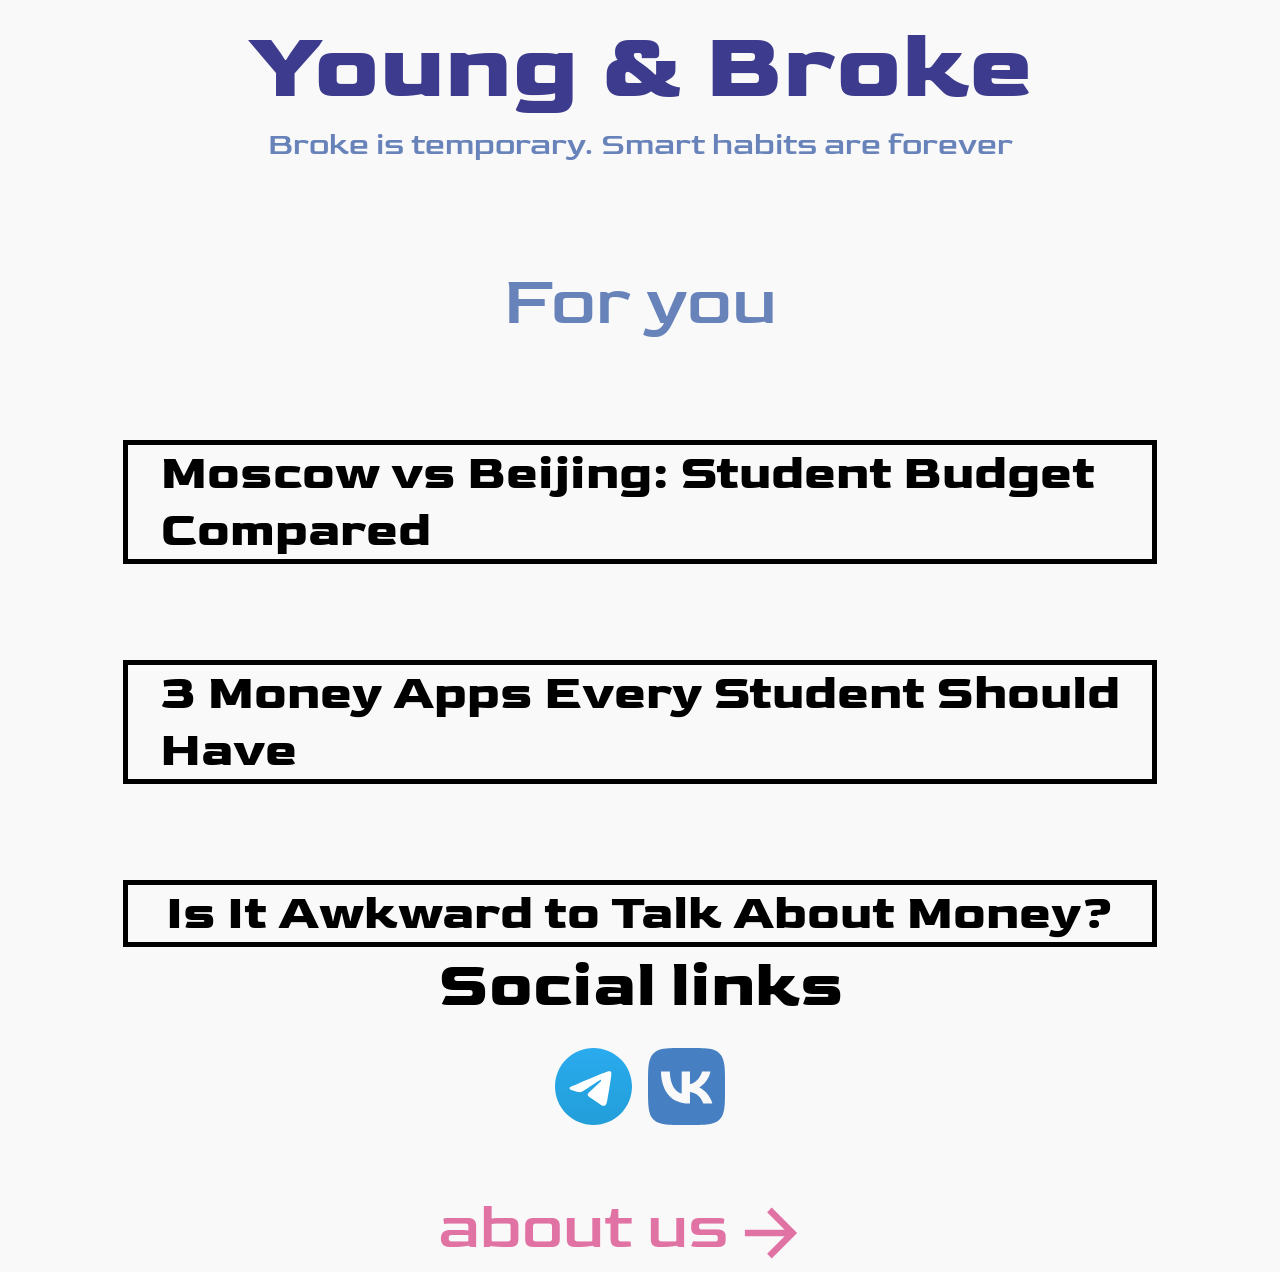
==== index.html @ 75069f52 "first commit" ====
<!DOCTYPE html>
<html lang="en">
<head>
    <meta charset="UTF-8">
    <title>Young & Broke</title>
    <link rel="stylesheet" href="style.css">
    <link rel="preconnect" href="https://fonts.googleapis.com">
    <link rel="preconnect" href="https://fonts.gstatic.com" crossorigin>
    <link href="https://fonts.googleapis.com/css2?family=Goldman:wght@400;700&display=swap" rel="stylesheet">
    <script src="./index.js" defer></script>

</head>
<body>
  <div class="first-page">
    <header>
      <h1>Young & Broke</h1>
    </header>
    <div class="cite">
      <p>Broke is temporary. Smart habits are forever</p>
      <p>For you</p>
    </div>


    <div class="block block-1">
      <h1>Moscow vs Beijing: Student Budget Compared</h1>
    </div>
    <div class="block block-2">
      <h1>3 Money Apps Every Student Should Have</h1>
    </div>
    <div class="block block-3">
      <h1>Is It Awkward to Talk About Money?</h1>
    </div>


        <div class="about-us">
            <div class="social-links">
                <h1>Social links</h1>
                <div class="tg-vk">
                    <svg width="77" height="77" viewBox="0 0 77 77" fill="none" xmlns="http://www.w3.org/2000/svg">
                        <path d="M38.5 0C28.2915 0 18.492 4.05874 11.2793 11.2763C4.05918 18.4967 0.00206606 28.289 0 38.5C0 48.7067 4.06055 58.5062 11.2793 65.7237C18.492 72.9413 28.2915 77 38.5 77C48.7085 77 58.508 72.9413 65.7207 65.7237C72.9395 58.5062 77 48.7067 77 38.5C77 28.2933 72.9395 18.4938 65.7207 11.2763C58.508 4.05874 48.7085 0 38.5 0Z" fill="url(#paint0_linear_25007_33)"/>
                        <path d="M17.4274 38.0934C28.6526 33.2039 36.136 29.9803 39.8778 28.4227C50.5735 23.9753 52.7933 23.2029 54.2431 23.1767C54.5619 23.1716 55.2717 23.2504 55.7349 23.6249C56.1199 23.9407 56.2282 24.3678 56.2824 24.6677C56.3305 24.9673 56.3967 25.6501 56.3425 26.1831C55.765 32.2709 53.2565 47.044 51.9812 53.8627C51.4458 56.7478 50.381 57.7152 49.3524 57.8096C47.1146 58.0153 45.4182 56.3322 43.2525 54.9131C39.8657 52.6915 37.9528 51.3091 34.6622 49.1417C30.8603 46.6368 33.3267 45.2598 35.4924 43.01C36.0578 42.421 45.9114 33.4608 46.0979 32.648C46.122 32.5464 46.146 32.1674 45.9175 31.9677C45.6949 31.7674 45.364 31.8359 45.1234 31.8901C44.7805 31.9671 39.3724 35.5452 28.8812 42.6238C27.3472 43.6789 25.9576 44.1932 24.7064 44.1662C23.3348 44.1367 20.6879 43.3889 18.7208 42.7501C16.3146 41.9662 14.3956 41.5518 14.564 40.2205C14.6482 39.5275 15.6047 38.8183 17.4274 38.0934Z" fill="white"/>
                        <defs>
                            <linearGradient id="paint0_linear_25007_33" x1="38.5" y1="0" x2="38.5" y2="77" gradientUnits="userSpaceOnUse">
                                <stop stop-color="#2AABEE"/>
                                <stop offset="1" stop-color="#229ED9"/>
                            </linearGradient>
                        </defs>
                    </svg>
                    <svg width="77" height="77" viewBox="0 0 77 77" fill="none" xmlns="http://www.w3.org/2000/svg">
                        <path d="M30.4439 0.009625L32.7827 0H44.2172L46.5593 0.009625L49.4917 0.0417083L50.881 0.0641667L52.222 0.0994583L53.515 0.144375L54.7598 0.195708L55.9597 0.263083L57.1147 0.343292L58.2216 0.439542L59.29 0.545417C64.8725 1.17425 68.7 2.52175 71.5875 5.40925C74.475 8.29675 75.8225 12.1211 76.4514 17.7068L76.5605 18.7752L76.6535 19.8852L76.7337 21.0402L76.7979 22.237L76.8781 24.1235L76.9166 25.4389L76.9583 27.505L76.9872 30.4407L77 33.5848L76.9968 44.214L76.9872 46.5561L76.9551 49.4885L76.9326 50.8777L76.8973 52.2188L76.8524 53.5118L76.8011 54.7566L76.7337 55.9565L76.6535 57.1115L76.5572 58.2184L76.4514 59.2868C75.8225 64.8693 74.475 68.6968 71.5875 71.5843C68.7 74.4718 64.8757 75.8193 59.29 76.4482L58.2216 76.5572L57.1115 76.6503L55.9565 76.7305L54.7598 76.7947L52.8733 76.8749L51.5579 76.9134L49.4917 76.9551L46.5561 76.984L43.412 76.9968L32.7827 76.9936L30.4407 76.984L27.5083 76.9519L26.119 76.9294L24.778 76.8941L23.485 76.8492L22.2402 76.7979L21.0402 76.7305L19.8853 76.6503L18.7784 76.554L17.71 76.4482C12.1275 75.8193 8.29996 74.4718 5.41246 71.5843C2.52496 68.6968 1.17746 64.8725 0.548625 59.2868L0.439542 58.2184L0.3465 57.1083L0.266292 55.9533L0.202125 54.7566L0.121917 52.8701L0.0834167 51.5547L0.0417083 49.4885L0.0128333 46.5529L0 43.4087L0.00320833 32.7795L0.0128333 30.4375L0.0449167 27.505L0.067375 26.1158L0.102667 24.7747L0.147583 23.4818L0.198917 22.237L0.266292 21.037L0.3465 19.882L0.44275 18.7752L0.548625 17.7068C1.17746 12.1243 2.52496 8.29675 5.41246 5.40925C8.29996 2.52175 12.1243 1.17425 17.71 0.545417L18.7784 0.436333L19.8885 0.343292L21.0435 0.263083L22.2402 0.198917L24.1267 0.118708L25.4421 0.0802083L27.5083 0.0385L30.4439 0.009625ZM21.7846 23.4176H12.9938C13.4108 43.4376 23.4208 55.4689 40.9704 55.4689H41.965V44.0151C48.4138 44.6568 53.2904 49.373 55.2475 55.4689H64.3592C61.8567 46.3572 55.2796 41.3201 51.1729 39.3951C55.2796 37.021 61.0546 31.246 62.4342 23.4176H54.1567C52.36 29.7701 47.0342 35.5451 41.965 36.0905V23.4176H33.6875V45.6193C28.5542 44.336 22.0733 38.1118 21.7846 23.4176Z" fill="#4680C2"/>
                    </svg>
                </div>
            </div>
            <a href="./about.html" class="about-us">about us
                <svg width="56" height="56" viewBox="0 0 56 56" fill="none" xmlns="http://www.w3.org/2000/svg">
                    <path d="M37.7348 25.6667L25.2188 13.1507L28.5182 9.85132L46.6668 28L28.5182 46.1486L25.2188 42.8493L37.7348 30.3333H9.3335V25.6667H37.7348Z" fill="#e072a4"/>
                </svg>
            </a>
    </div>
  </div>





</body>
</html>
---- style.css ----
@import "colors.css";

body, html, h1, h2, h3, h4, h5, h6, p, blockquote, pre {
    margin: 0;
    padding: 0;
    box-sizing: border-box;
    font-family: "Goldman", sans-serif;
    font-style: normal;
}
body {
    width: 100vw;
    height: 100vh;
    background: var(--background);
    position: relative;
}
@keyframes wave {
    from {
        transform: scale(1)
    }
    to {
        transform: scale(1.1)
    }
}

.first-page {
    position: absolute;
    top: 0;
    left: 0;
    height: 100%;
    display: flex;
    flex-direction: column;
    align-items: center;
    justify-content: start;

    header {
        width: 90%;

        h1 {
            text-align: center;
            margin-top: .6rem;
            font-size: 6rem;
            color: var(--text-color);
        }
    }
    .cite {
        width: 80%;
        text-align: center;

        p {
            font-size: 2rem;
            color: var(--blue-acent);
        }
        p:nth-child(2) {
            margin-top: 6rem;
            font-size: 4.35rem;
            color: var(--blue-acent);
            opacity: 1;
        }
    }

    .block {
        width: 80%;
        margin-top: 2rem;
        height: 200px;
        border: 5px solid black;
        display: flex;
        flex-direction: column;
        align-items: center;
        justify-content: center;


        h1 {
            padding-inline: 2rem;
            font-size: 3rem;
        }
    }
    .block:not(:first-child) {
        margin-top: 6rem
    }
    .block-1 {
        animation: wave .4s ease-in-out;
        animation-iteration-count: 2;
        animation-direction: alternate;
    }
    .block-2 {
        animation: wave .6s ease-in-out;
        animation-iteration-count: 2;
        animation-direction: alternate;
    }
    .block-3 {
        animation: wave .8s ease-in-out;
        animation-iteration-count: 2;
        animation-direction: alternate;
    }

    .about-us {

        margin-top: auto;
        margin-bottom: 3rem;

        .social-links {
            margin-bottom: 4rem;
            text-align: center;
            font-size: 2rem;

            .tg-vk {
                margin-top: 1.5rem;
                display: flex;
                justify-content: center;
                align-items: center;
                gap: 1rem;
            }
        }

        a {
            font-size: 4rem;
            color: var(--pink-acent);
            text-decoration: none;

            svg {
                transform: translateY(10px);
                scale: 1.4;
            }
        }
    }



}
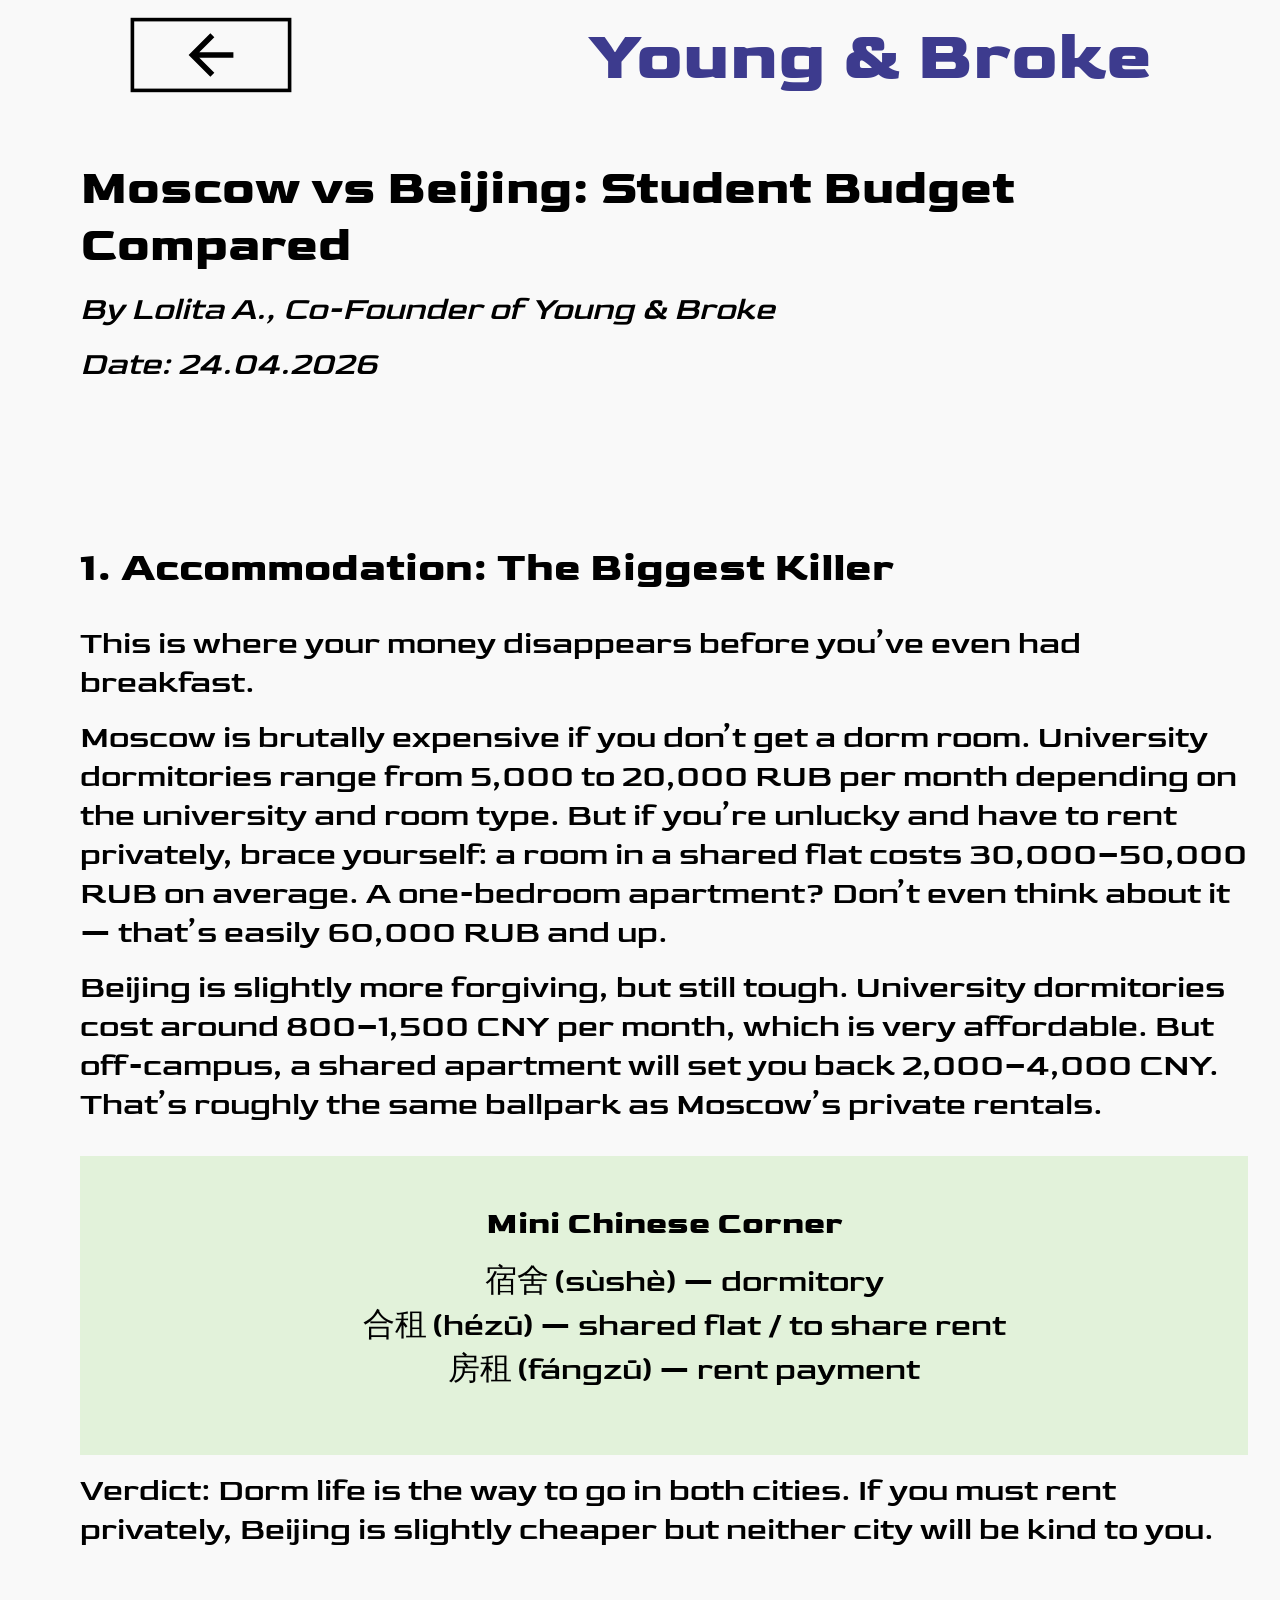
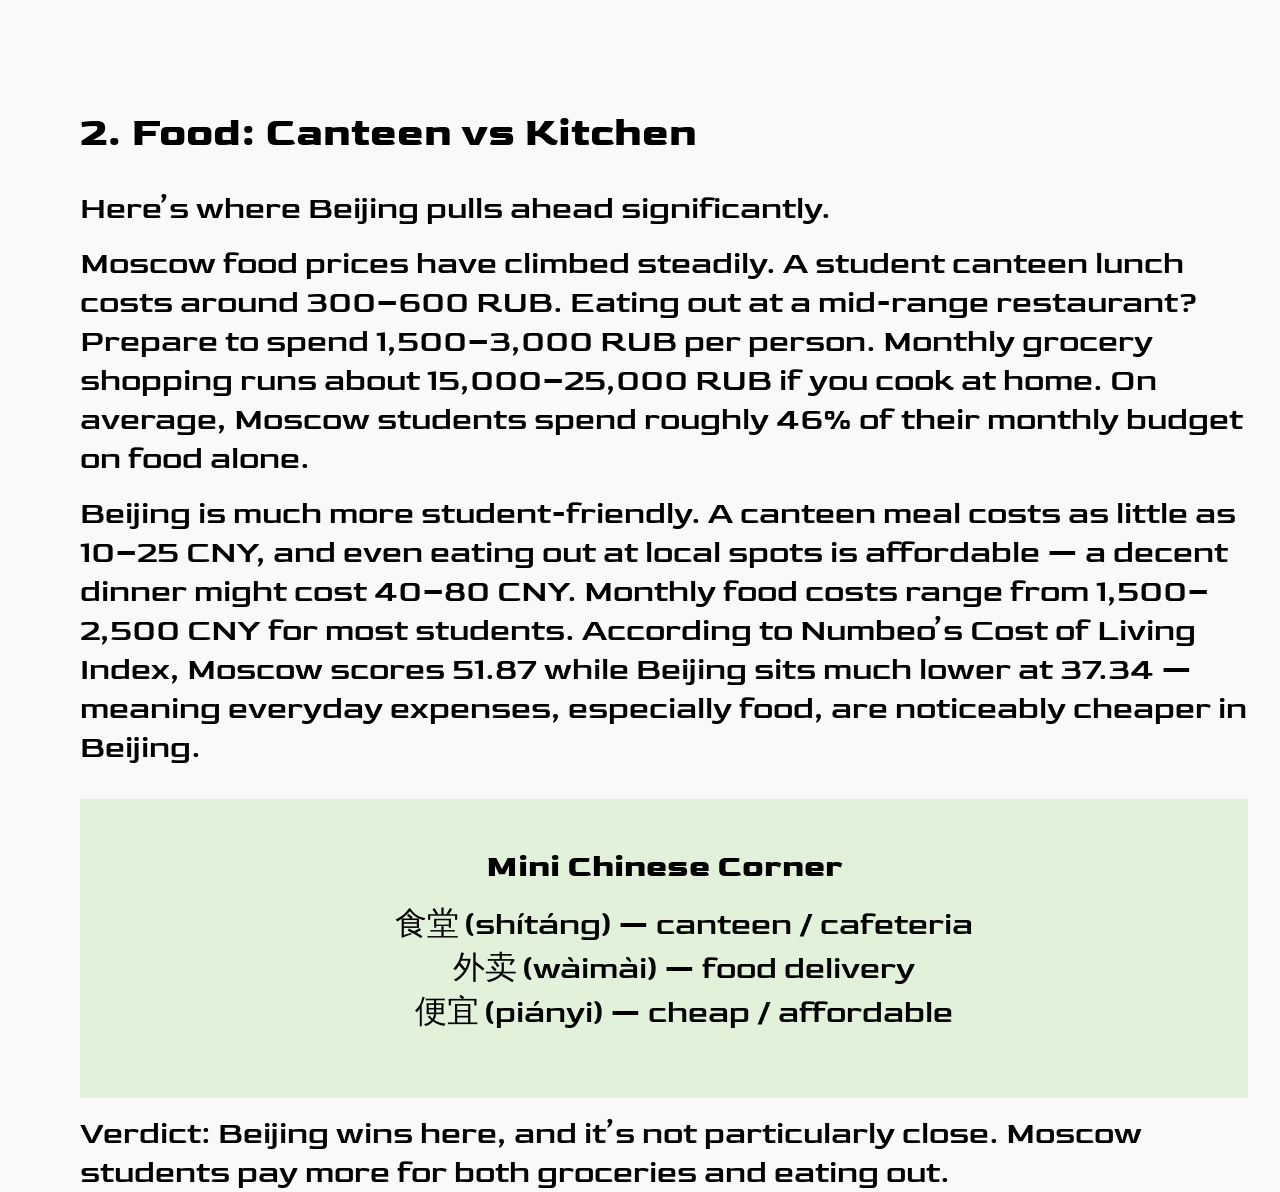
==== commit 11210ab0: "first block not finished need table and about us" ====
--- a/index.html
+++ b/index.html
@@ -11,28 +11,32 @@
 
 </head>
 <body>
+<header>
+    <svg id="back-btn" class="back-btn" width="56" height="56" viewBox="0 0 56 56" fill="none" xmlns="http://www.w3.org/2000/svg">
+        <path d="M37.7348 25.6667L25.2188 13.1507L28.5182 9.85132L46.6668 28L28.5182 46.1486L25.2188 42.8493L37.7348 30.3333H9.3335V25.6667H37.7348Z" fill="black"/>
+    </svg>
+
+    <h1 id="yab" class="">Young & Broke</h1>
+</header>
   <div class="first-page">
-    <header>
-      <h1>Young & Broke</h1>
-    </header>
-    <div class="cite">
+    <div class="cite" id="cite">
       <p>Broke is temporary. Smart habits are forever</p>
       <p>For you</p>
     </div>
 
 
-    <div class="block block-1">
+    <div class="block block-1" id="block-1">
       <h1>Moscow vs Beijing: Student Budget Compared</h1>
     </div>
-    <div class="block block-2">
+    <div class="block block-2" id="block-2">
       <h1>3 Money Apps Every Student Should Have</h1>
     </div>
-    <div class="block block-3">
+    <div class="block block-3" id="block-3">
       <h1>Is It Awkward to Talk About Money?</h1>
     </div>
 
 
-        <div class="about-us">
+        <div class="about-us" id="about-us">
             <div class="social-links">
                 <h1>Social links</h1>
                 <div class="tg-vk">
@@ -59,6 +63,48 @@
     </div>
   </div>
 
+    <div class="first-block">
+        <h1 class="main-title">Moscow vs Beijing: Student Budget Compared</h1>
+        <i class="author">By Lolita A., Co-Founder of Young & Broke</i>
+        <i class="date">Date: 24.04.2026</i>
+
+
+        <div class="text-block">
+            <h2 class="main-title">1. Accommodation: The Biggest Killer</h2>
+            <p class="main-text">This is where your money disappears before you’ve even had breakfast.</p>
+            <p class="main-text">Moscow is brutally expensive if you don’t get a dorm room. University dormitories range from 5,000 to 20,000 RUB per month depending on the university and room type. But if you’re unlucky and have to rent privately, brace yourself: a room in a shared flat costs 30,000–50,000 RUB on average. A one-bedroom apartment? Don’t even think about it — that’s easily 60,000 RUB and up.</p>
+            <p class="main-text">Beijing is slightly more forgiving, but still tough. University dormitories cost around 800–1,500 CNY per month, which is very affordable. But off-campus, a shared apartment will set you back 2,000–4,000 CNY. That’s roughly the same ballpark as Moscow’s private rentals.</p>
+
+            <div class="footnote">
+                <h3 class="footnote-title">Mini Chinese Corner</h3>
+                <ul class="footnote-list">
+                    <li class="footnote-item">宿舍 (sùshè) — dormitory</li>
+                    <li class="footnote-item">合租 (hézū) — shared flat / to share rent</li>
+                    <li class="footnote-item">房租 (fángzū) — rent payment</li>
+                </ul>
+            </div>
+            <p class="main-text">Verdict: Dorm life is the way to go in both cities. If you must rent privately, Beijing is slightly cheaper but neither city will be kind to you.</p>
+
+        </div>
+
+        <div class="text-block">
+            <h2 class="main-title">2. Food: Canteen vs Kitchen</h2>
+            <p class="main-text">Here’s where Beijing pulls ahead significantly.</p>
+            <p class="main-text">Moscow food prices have climbed steadily. A student canteen lunch costs around 300–600 RUB. Eating out at a mid-range restaurant? Prepare to spend 1,500–3,000 RUB per person. Monthly grocery shopping runs about 15,000–25,000 RUB if you cook at home. On average, Moscow students spend roughly 46% of their monthly budget on food alone.</p>
+            <p class="main-text">Beijing is much more student-friendly. A canteen meal costs as little as 10–25 CNY, and even eating out at local spots is affordable — a decent dinner might cost 40–80 CNY. Monthly food costs range from 1,500–2,500 CNY for most students. According to Numbeo’s Cost of Living Index, Moscow scores 51.87 while Beijing sits much lower at 37.34 — meaning everyday expenses, especially food, are noticeably cheaper in Beijing.</p>
+            <div class="footnote">
+                <h3 class="footnote-title">Mini Chinese Corner</h3>
+                <ul class="footnote-list">
+                    <li class="footnote-item">食堂 (shítáng) — canteen / cafeteria</li>
+                    <li class="footnote-item">外卖 (wàimài) — food delivery</li>
+                    <li class="footnote-item">便宜 (piányi) — cheap / affordable</li>
+                </ul>
+            </div>
+            <p class="main-text">Verdict: Beijing wins here, and it’s not particularly close. Moscow students pay more for both groceries and eating out.</p>
+        </div>
+    </div>
+
+
 
 
 
--- a/style.css
+++ b/style.css
@@ -12,6 +12,10 @@
     height: 100vh;
     background: var(--background);
     position: relative;
+    display: flex;
+    flex-direction: column;
+    align-items: center;
+    justify-content: center;
 }
 @keyframes wave {
     from {
@@ -22,7 +26,44 @@
     }
 }
 
+header {
+    width: 90%;
+    position: absolute;
+    top: 0;
+
+    .back-btn{
+        display: none;
+    }
+
+    .back-btn.active {
+        transform: rotate(180deg) scale(1.2);
+        display: block;
+        position: absolute;
+        top: 1.5rem;
+        left: 5rem;
+        width: 8rem;
+        border: 3px solid black;
+        transition: .1s;
+    }
+
+    h1 {
+        text-align: center;
+        margin-top: .4rem;
+        font-size: 6rem;
+        color: var(--text-color);
+        transition: .1s ease;
+
+        &.active {
+            margin-top: 1rem;
+            font-size: 4.3rem;
+            text-align: end;
+            margin-right: 4rem;
+        }
+    }
+}
+
 .first-page {
+
     position: absolute;
     top: 0;
     left: 0;
@@ -31,20 +72,15 @@
     flex-direction: column;
     align-items: center;
     justify-content: start;
-
-    header {
-        width: 90%;
-
-        h1 {
-            text-align: center;
-            margin-top: .6rem;
-            font-size: 6rem;
-            color: var(--text-color);
-        }
-    }
+        display: none;
     .cite {
         width: 80%;
+        margin-top: 7rem;
         text-align: center;
+
+        &.active {
+            display: none;
+        }
 
         p {
             font-size: 2rem;
@@ -98,6 +134,10 @@
         margin-top: auto;
         margin-bottom: 3rem;
 
+        &.active {
+            display: none;
+        }
+
         .social-links {
             margin-bottom: 4rem;
             text-align: center;
@@ -124,6 +164,61 @@
         }
     }
 
-
-
-}
+}
+
+.first-block {
+    position: absolute;
+    top: 0;
+    left: 0;
+
+    .main-title {
+        margin-top: 10rem;
+        margin-left: 5rem;
+        font-size: 3rem;
+    }
+    .author, .date {
+        display: block;
+        margin-top: 1rem;
+        margin-left: 5rem;
+        margin-right: 1rem;
+        font-size: 2rem;
+    }
+    .text-block {
+        margin-top: 4rem;
+        margin-right: 1rem;
+        .main-title {
+            font-size: 2.5rem;
+            margin-right: 1rem;
+        }
+        .main-text {
+            margin-top: 1rem;
+            margin-left: 5rem;
+            font-size: 2rem;
+            margin-right: 1rem;
+        }
+        .main-text:first-of-type {
+            margin-top: 2rem;
+        }
+        .footnote {
+            margin-top: 2rem;
+            margin-left: 5rem;
+            padding: 3rem 4rem;
+            margin-right: 1rem;
+            background: rgba(176, 226, 152, 0.32);
+
+
+            .footnote-title {
+                font-size: 2rem;
+                text-align: center;
+            }
+            .footnote-list {
+
+                .footnote-item {
+                    font-size: 2rem;
+                    list-style: none;
+                    text-align: center;
+                }
+            }
+        }
+    }
+}
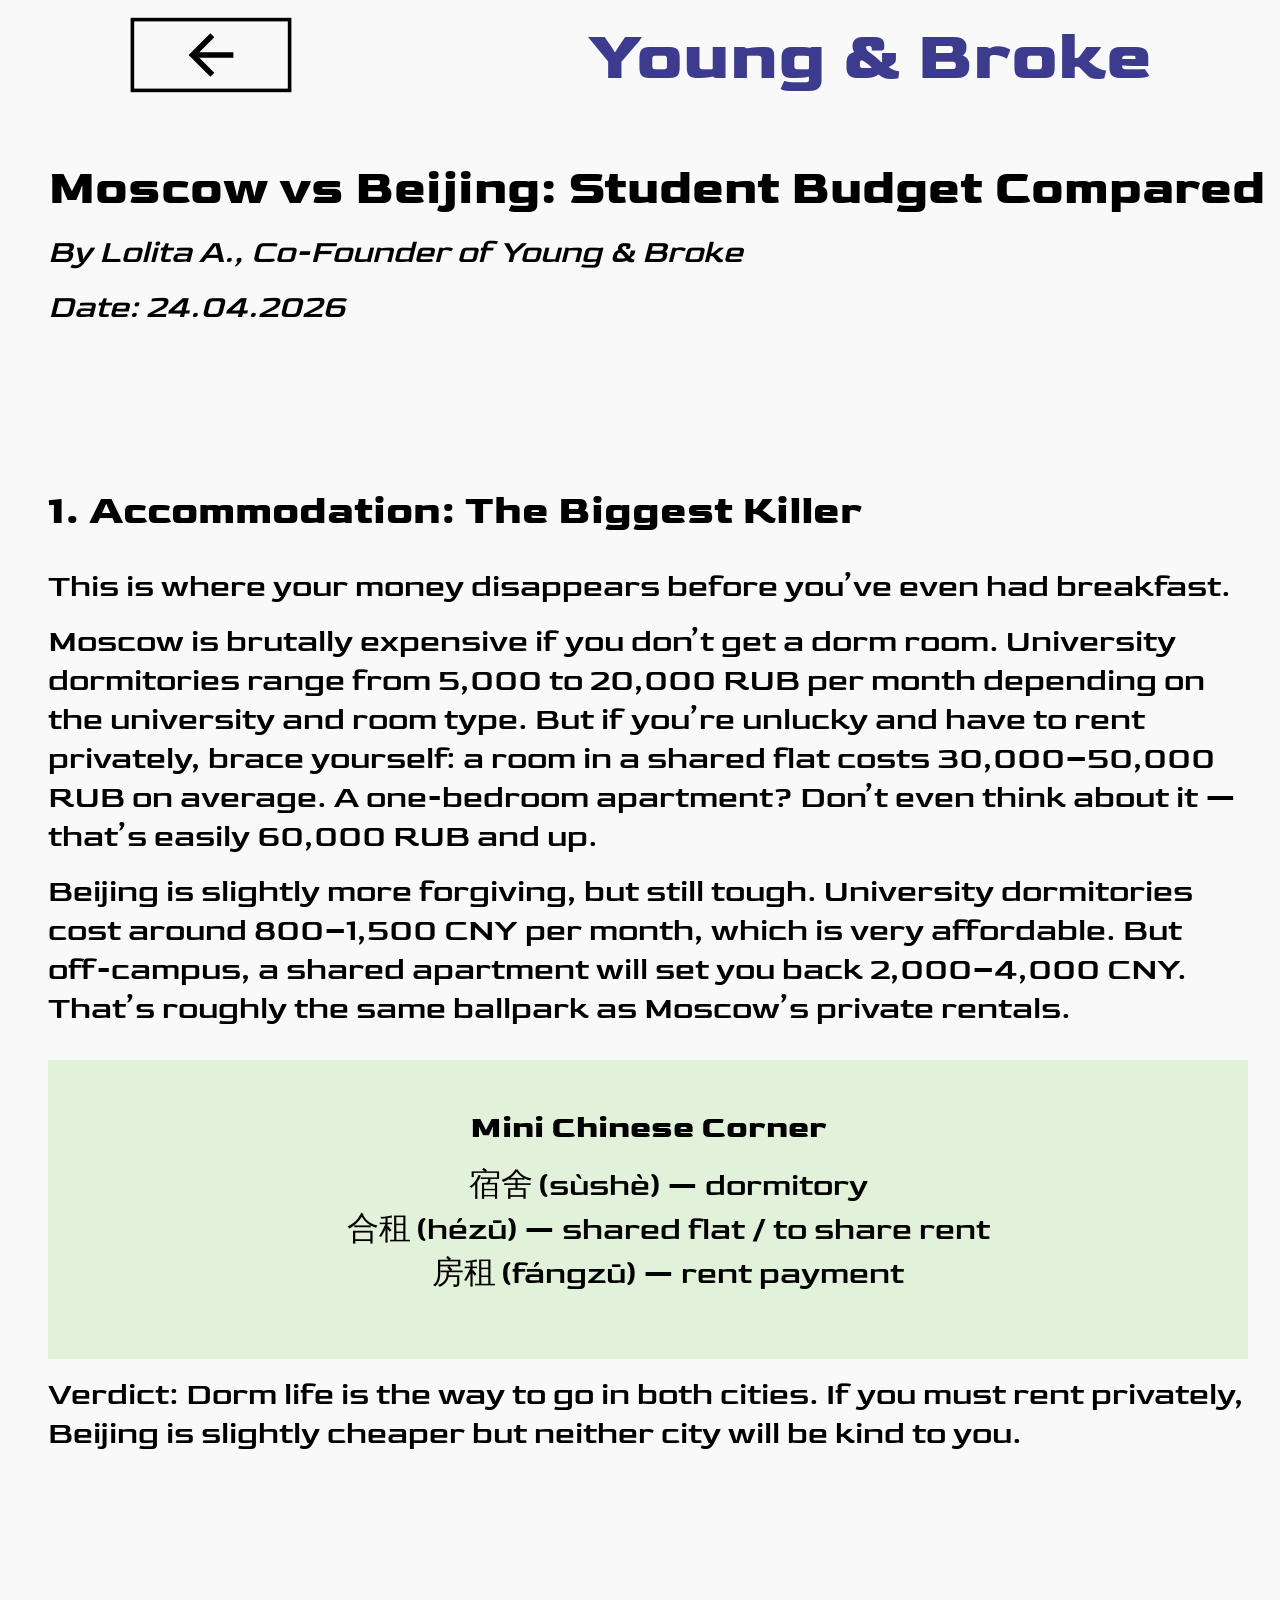
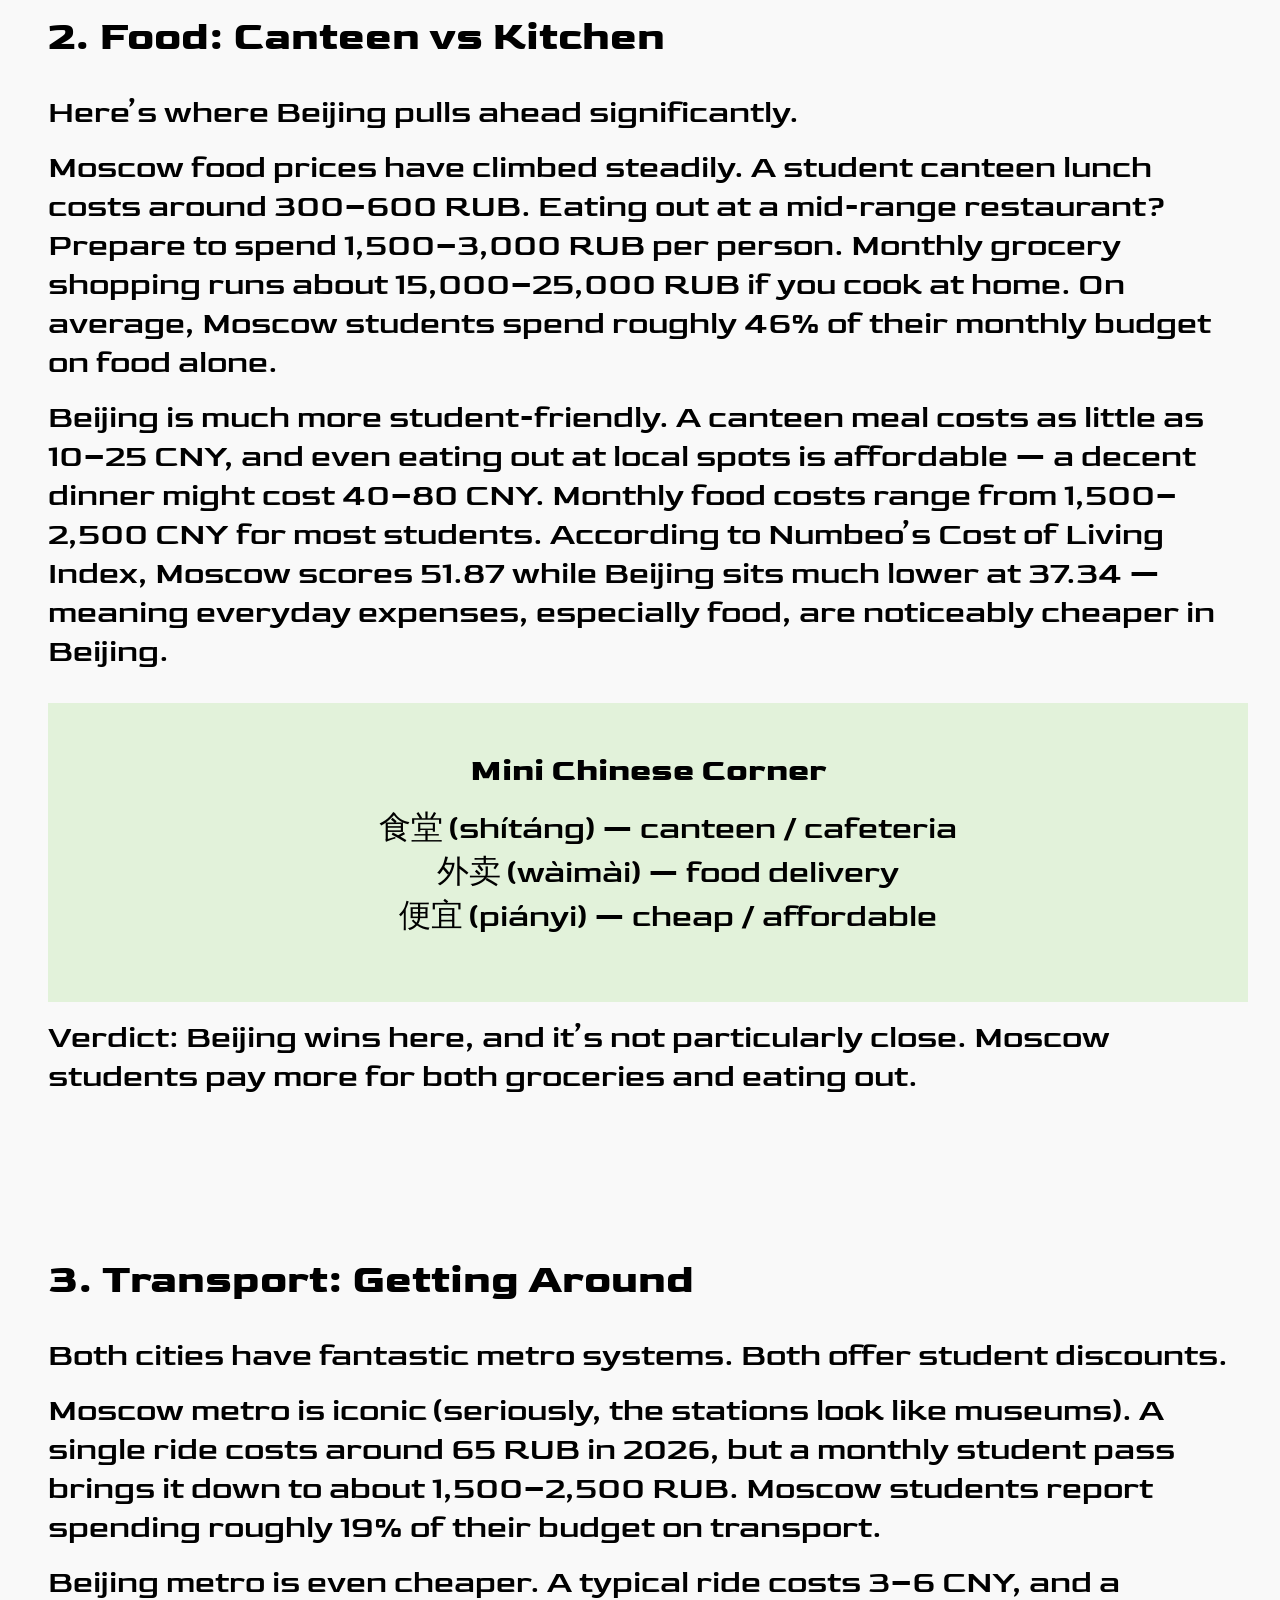
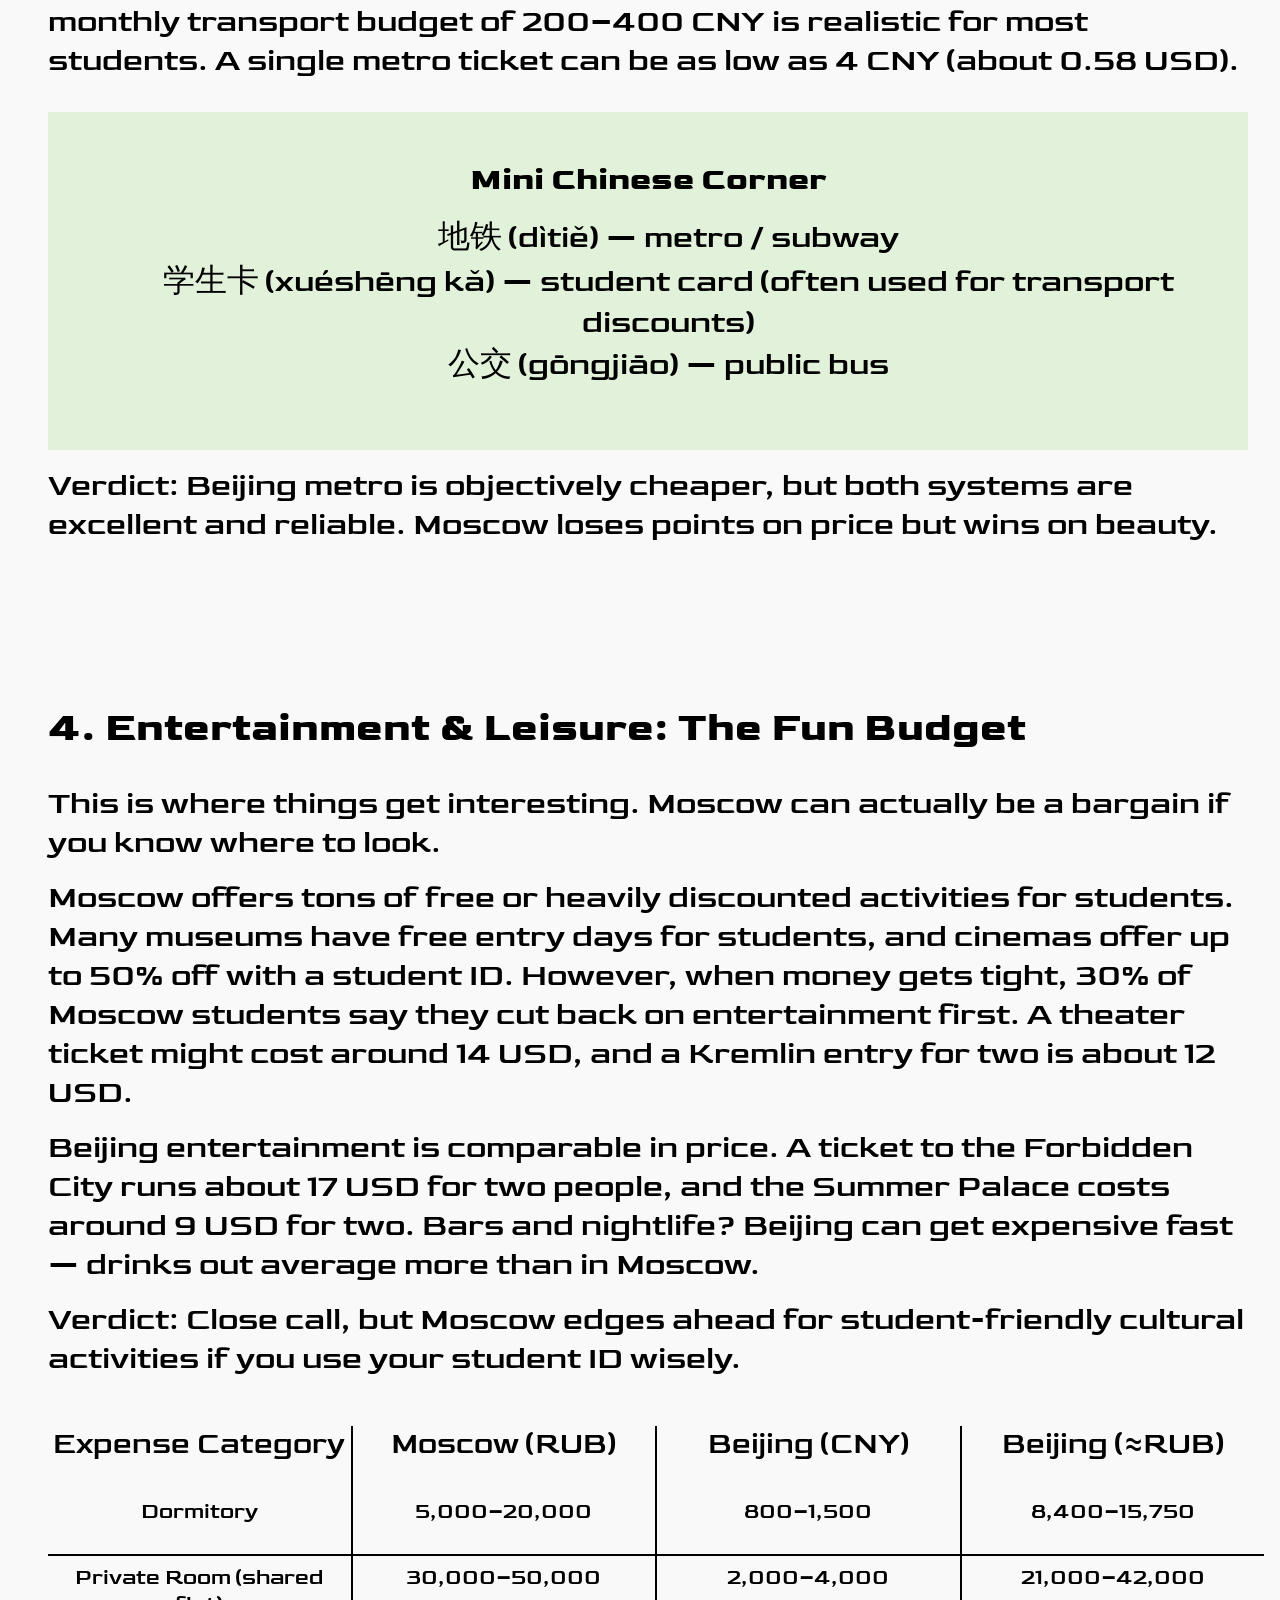
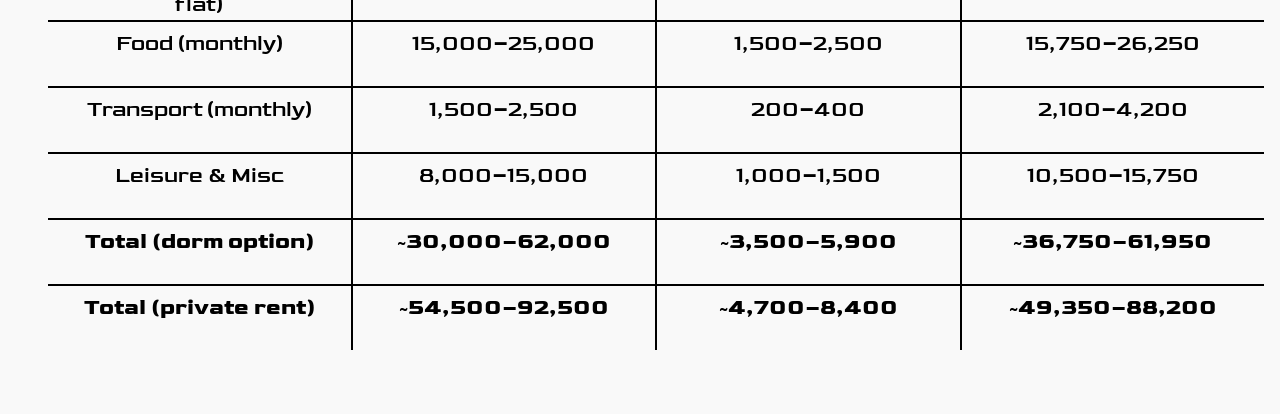
==== commit 139b2214: "testing" ====
--- a/index.html
+++ b/index.html
@@ -102,6 +102,84 @@
             </div>
             <p class="main-text">Verdict: Beijing wins here, and it’s not particularly close. Moscow students pay more for both groceries and eating out.</p>
         </div>
+
+        <div class="text-block">
+            <h2 class="main-title">3. Transport: Getting Around</h2>
+            <p class="main-text">Both cities have fantastic metro systems. Both offer student discounts.</p>
+            <p class="main-text">Moscow metro is iconic (seriously, the stations look like museums). A single ride costs around 65 RUB in 2026, but a monthly student pass brings it down to about 1,500–2,500 RUB. Moscow students report spending roughly 19% of their budget on transport.</p>
+            <p class="main-text">Beijing metro is even cheaper. A typical ride costs 3–6 CNY, and a monthly transport budget of 200–400 CNY is realistic for most students. A single metro ticket can be as low as 4 CNY (about 0.58 USD).</p>
+            <div class="footnote">
+                <h3 class="footnote-title">Mini Chinese Corner</h3>
+                <ul class="footnote-list">
+                    <li class="footnote-item">地铁 (dìtiě) — metro / subway</li>
+                    <li class="footnote-item">学生卡 (xuéshēng kǎ) — student card (often used for transport discounts)</li>
+                    <li class="footnote-item">公交 (gōngjiāo) — public bus</li>
+                </ul>
+            </div>
+            <p class="main-text">Verdict: Beijing metro is objectively cheaper, but both systems are excellent and reliable. Moscow loses points on price but wins on beauty.</p>
+        </div>
+
+        <div class="text-block">
+            <h2 class="main-title">4. Entertainment & Leisure: The Fun Budget</h2>
+            <p class="main-text">This is where things get interesting. Moscow can actually be a bargain if you know where to look.</p>
+            <p class="main-text">Moscow offers tons of free or heavily discounted activities for students. Many museums have free entry days for students, and cinemas offer up to 50% off with a student ID. However, when money gets tight, 30% of Moscow students say they cut back on entertainment first. A theater ticket might cost around 14 USD, and a Kremlin entry for two is about 12 USD.</p>
+            <p class="main-text">Beijing entertainment is comparable in price. A ticket to the Forbidden City runs about 17 USD for two people, and the Summer Palace costs around 9 USD for two. Bars and nightlife? Beijing can get expensive fast — drinks out average more than in Moscow.</p>
+            <p class="main-text">Verdict: Close call, but Moscow edges ahead for student-friendly cultural activities if you use your student ID wisely.</p>
+        </div>
+
+        <div class="table">
+            <div class="headers">
+                <h3 class="table-col-title">Expense Category</h3>
+                <h3 class="table-col-title">Moscow (RUB)</h3>
+                <h3 class="table-col-title">Beijing (CNY)</h3>
+                <h3 class="table-col-title">Beijing (≈RUB)</h3>
+            </div>
+            <div class="bodies">
+                <div class="table-row">
+                    <p class="row-info">Dormitory</p>
+                    <p class="row-info">5,000–20,000</p>
+                    <p class="row-info">800–1,500</p>
+                    <p class="row-info">8,400–15,750</p>
+                </div>
+                <div class="table-row">
+                    <p class="row-info">Private Room (shared flat)</p>
+                    <p class="row-info">30,000–50,000</p>
+                    <p class="row-info">2,000–4,000</p>
+                    <p class="row-info">21,000–42,000</p>
+                </div>
+                <div class="table-row">
+                    <p class="row-info">Food (monthly)</p>
+                    <p class="row-info">15,000–25,000</p>
+                    <p class="row-info">1,500–2,500</p>
+                    <p class="row-info">15,750–26,250</p>
+                </div>
+                <div class="table-row">
+                    <p class="row-info">Transport (monthly)</p>
+                    <p class="row-info">1,500–2,500</p>
+                    <p class="row-info">200–400</p>
+                    <p class="row-info">2,100–4,200</p>
+                </div>
+                <div class="table-row">
+                    <p class="row-info">Leisure &amp; Misc</p>
+                    <p class="row-info">8,000–15,000</p>
+                    <p class="row-info">1,000–1,500</p>
+                    <p class="row-info">10,500–15,750</p>
+                </div>
+                <div class="table-row">
+                    <p class="row-info"><strong>Total (dorm option)</strong></p>
+                    <p class="row-info"><strong>~30,000–62,000</strong></p>
+                    <p class="row-info"><strong>~3,500–5,900</strong></p>
+                    <p class="row-info"><strong>~36,750–61,950</strong></p>
+                </div>
+                <div class="table-row">
+                    <p class="row-info"><strong>Total (private rent)</strong></p>
+                    <p class="row-info"><strong>~54,500–92,500</strong></p>
+                    <p class="row-info"><strong>~4,700–8,400</strong></p>
+                    <p class="row-info"><strong>~49,350–88,200</strong></p>
+                </div>
+            </div>
+        </div>
+
     </div>
 
 
--- a/style.css
+++ b/style.css
@@ -170,55 +170,135 @@
     position: absolute;
     top: 0;
     left: 0;
+    padding-bottom: 4rem;
 
     .main-title {
         margin-top: 10rem;
-        margin-left: 5rem;
+        margin-left: 3rem;
         font-size: 3rem;
     }
     .author, .date {
         display: block;
         margin-top: 1rem;
-        margin-left: 5rem;
+        margin-left: 3rem;
         margin-right: 1rem;
         font-size: 2rem;
     }
-    .text-block {
-        margin-top: 4rem;
+
+}
+.text-block {
+    margin-top: 3rem;
+    margin-right: 1rem;
+    .main-title {
+        font-size: 2.5rem;
         margin-right: 1rem;
-        .main-title {
-            font-size: 2.5rem;
-            margin-right: 1rem;
-        }
-        .main-text {
-            margin-top: 1rem;
-            margin-left: 5rem;
+    }
+    .main-text {
+        margin-top: 1rem;
+        margin-left: 3rem;
+        font-size: 2rem;
+        margin-right: 1rem;
+    }
+    .main-text:first-of-type {
+        margin-top: 2rem;
+    }
+    .footnote {
+        margin-top: 2rem;
+        margin-left: 3rem;
+        padding: 3rem 4rem;
+        margin-right: 1rem;
+        background: rgba(176, 226, 152, 0.32);
+
+
+        .footnote-title {
             font-size: 2rem;
-            margin-right: 1rem;
-        }
-        .main-text:first-of-type {
-            margin-top: 2rem;
-        }
-        .footnote {
-            margin-top: 2rem;
-            margin-left: 5rem;
-            padding: 3rem 4rem;
-            margin-right: 1rem;
-            background: rgba(176, 226, 152, 0.32);
-
-
-            .footnote-title {
+            text-align: center;
+        }
+        .footnote-list {
+
+            .footnote-item {
                 font-size: 2rem;
+                list-style: none;
                 text-align: center;
             }
-            .footnote-list {
-
-                .footnote-item {
-                    font-size: 2rem;
-                    list-style: none;
-                    text-align: center;
-                }
+        }
+    }
+}
+
+.table {
+    display: flex;
+    flex-direction: column;
+    align-items: center;
+    justify-content: center;
+    margin-left: 3rem;
+    margin-top: 3rem;
+    margin-right: 1rem;
+    text-align: center;
+    background: black;
+
+
+    .headers {
+        display: flex;
+        flex-direction: row;
+        align-items: center;
+        justify-content: center;
+        width: 100%;
+        gap: 2px;
+
+        .table-col-title {
+            font-size: 1.9rem;
+            width: 25%;
+            font-weight: 500;
+            height: 4rem;
+            background: var(--background);
+        }
+    }
+    .bodies {
+        display: flex;
+        flex-direction: column;
+        align-items: center;
+        justify-content: center;
+        gap: 2px;
+        width: 100%;
+
+        .table-row {
+            width: 100%;
+            display: flex;
+            flex-direction: row;
+            align-items: center;
+            justify-content: center;
+            gap: 2px;
+
+            .row-info {
+                font-size: 1.4rem;
+                padding: 0.5rem 1rem;
+                width: 25%;
+                height: 4rem;
+                background: var(--background);
             }
         }
     }
-}
+
+}
+
+
+
+
+
+
+
+
+
+
+
+
+
+
+
+
+
+
+
+
+
+
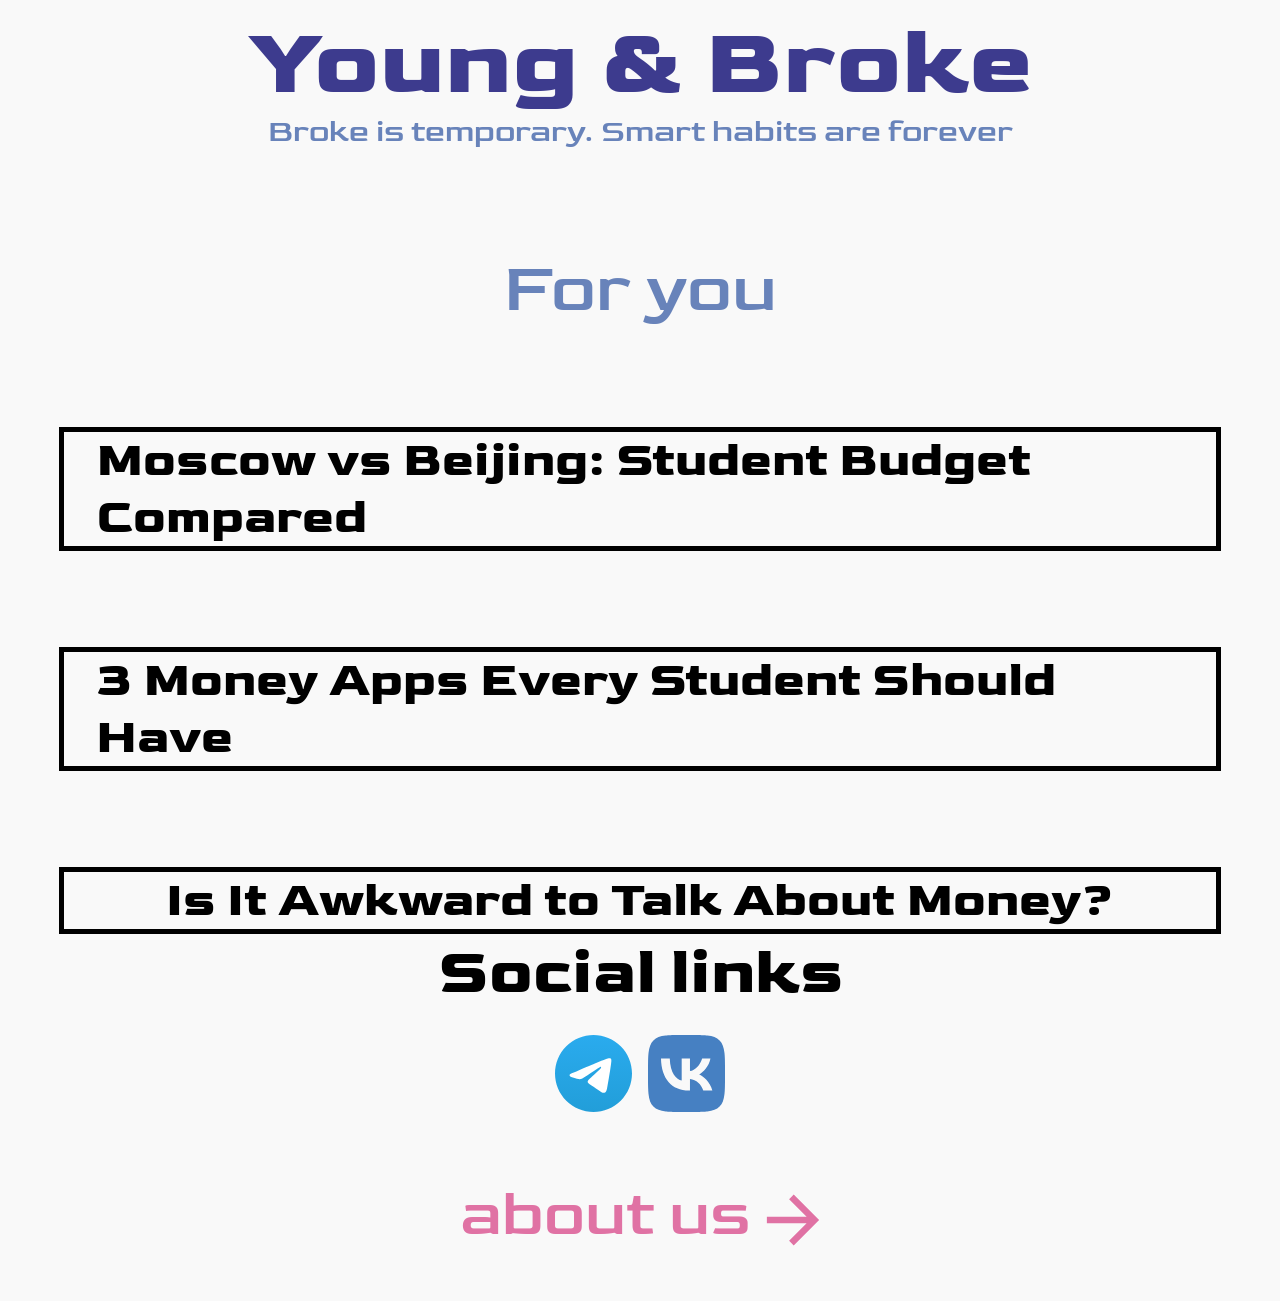
==== commit d63d05fd: "first page is ready" ====
--- a/index.html
+++ b/index.html
@@ -63,7 +63,7 @@
     </div>
   </div>
 
-    <div class="first-block">
+    <div class="first-block active" id="first-block">
         <h1 class="main-title">Moscow vs Beijing: Student Budget Compared</h1>
         <i class="author">By Lolita A., Co-Founder of Young & Broke</i>
         <i class="date">Date: 24.04.2026</i>
@@ -127,12 +127,17 @@
             <p class="main-text">Verdict: Close call, but Moscow edges ahead for student-friendly cultural activities if you use your student ID wisely.</p>
         </div>
 
+        <div class="text-block">
+            <h2 class="main-title">The Final Table: Quick Monthly Breakdown</h2>
+            <p class="main-text">Note: 1 CNY ≈ 10.5 RUB approximate rate for 2026</p>
+        </div>
+
         <div class="table">
             <div class="headers">
-                <h3 class="table-col-title">Expense Category</h3>
-                <h3 class="table-col-title">Moscow (RUB)</h3>
-                <h3 class="table-col-title">Beijing (CNY)</h3>
-                <h3 class="table-col-title">Beijing (≈RUB)</h3>
+                <h3 class="table-col-title">Expense <br> Category</h3>
+                <h3 class="table-col-title">Moscow <br> (RUB)</h3>
+                <h3 class="table-col-title">Beijing <br> (CNY)</h3>
+                <h3 class="table-col-title">Beijing <br> (≈RUB)</h3>
             </div>
             <div class="bodies">
                 <div class="table-row">
@@ -179,6 +184,21 @@
                 </div>
             </div>
         </div>
+        <div class="text-block">
+            <p class="main-text">Sources: Moscow data from XDF Russia study cost report 2026, student surveys, and Numbeo; Beijing data from Study-Abroad.org 2026 cost guide and Budget Your Trip.</p>
+        </div>
+
+        <div class="text-block">
+            <h2 class="main-title">Our Final Take</h2>
+            <p class="main-text">Here’s the truth: Beijing offers slightly better value for students, especially on food and day-to-day living. Numbeo’s 2026 data confirms this — Beijing’s Cost of Living Index (37.34) is significantly lower than Moscow’s (51.87). However, Moscow can be surprisingly manageable if you secure a dormitory spot and master the art of student discounts.</p>
+            <p class="main-text">Both cities will drain your savings if you rent privately. Both can be reasonably affordable if you stay in dorms and eat at university canteens.</p>
+            <p class="main-text">Our advice? Wherever you study, learn to cook basic meals and apply for that dorm early. Your future self will thank you.</p>
+        </div>
+        <div class="text-block">
+            <h2 class="main-title">What’s Your Experience?</h2>
+            <p class="main-text">Are you a student in Moscow or Beijing? We want to hear your real numbers! Drop a comment on our VK or Telegram — how much do you actually spend per month? Your story might end up in our next article.</p>
+            <p class="main-text">Stay broke. Stay smart. — Young & Broke Team</p>
+        </div>
 
     </div>
 
--- a/style.css
+++ b/style.css
@@ -22,7 +22,7 @@
         transform: scale(1)
     }
     to {
-        transform: scale(1.1)
+        transform: scale(1.05)
     }
 }
 
@@ -39,8 +39,8 @@
         transform: rotate(180deg) scale(1.2);
         display: block;
         position: absolute;
-        top: 1.5rem;
-        left: 5rem;
+        top: 1.9rem;
+        left: 1rem;
         width: 8rem;
         border: 3px solid black;
         transition: .1s;
@@ -63,7 +63,7 @@
 }
 
 .first-page {
-
+    z-index: 20;
     position: absolute;
     top: 0;
     left: 0;
@@ -72,7 +72,6 @@
     flex-direction: column;
     align-items: center;
     justify-content: start;
-        display: none;
     .cite {
         width: 80%;
         margin-top: 7rem;
@@ -95,7 +94,8 @@
     }
 
     .block {
-        width: 80%;
+        width: 90%;
+
         margin-top: 2rem;
         height: 200px;
         border: 5px solid black;
@@ -113,6 +113,15 @@
     .block:not(:first-child) {
         margin-top: 6rem
     }
+    .block-1.active {
+        display: none;
+    }
+    .block-2.active {
+        display: none;
+    }
+    .block-3.active {
+        display: none;
+    }
     .block-1 {
         animation: wave .4s ease-in-out;
         animation-iteration-count: 2;
@@ -133,6 +142,10 @@
 
         margin-top: auto;
         margin-bottom: 3rem;
+        display: flex;
+        flex-direction: column;
+        align-items: center;
+        justify-content: center;
 
         &.active {
             display: none;
@@ -156,6 +169,7 @@
             font-size: 4rem;
             color: var(--pink-acent);
             text-decoration: none;
+            display: inline-block;
 
             svg {
                 transform: translateY(10px);
@@ -167,19 +181,23 @@
 }
 
 .first-block {
+    &.active {
+        display: none;
+    }
+    z-index: 10;
     position: absolute;
     top: 0;
     left: 0;
     padding-bottom: 4rem;
-
+    margin-top: 10rem;
     .main-title {
-        margin-top: 10rem;
         margin-left: 3rem;
         font-size: 3rem;
     }
     .author, .date {
         display: block;
         margin-top: 1rem;
+        text-align: start;
         margin-left: 3rem;
         margin-right: 1rem;
         font-size: 2rem;
@@ -187,8 +205,9 @@
 
 }
 .text-block {
-    margin-top: 3rem;
+    margin-top: 5rem;
     margin-right: 1rem;
+
     .main-title {
         font-size: 2.5rem;
         margin-right: 1rem;
@@ -198,9 +217,6 @@
         margin-left: 3rem;
         font-size: 2rem;
         margin-right: 1rem;
-    }
-    .main-text:first-of-type {
-        margin-top: 2rem;
     }
     .footnote {
         margin-top: 2rem;
@@ -232,9 +248,10 @@
     justify-content: center;
     margin-left: 3rem;
     margin-top: 3rem;
-    margin-right: 1rem;
+    margin-right: 2rem;
     text-align: center;
     background: black;
+    padding: 2px;
 
 
     .headers {
@@ -247,9 +264,10 @@
 
         .table-col-title {
             font-size: 1.9rem;
+            margin-bottom: 2px;
             width: 25%;
             font-weight: 500;
-            height: 4rem;
+            height: 6rem;
             background: var(--background);
         }
     }
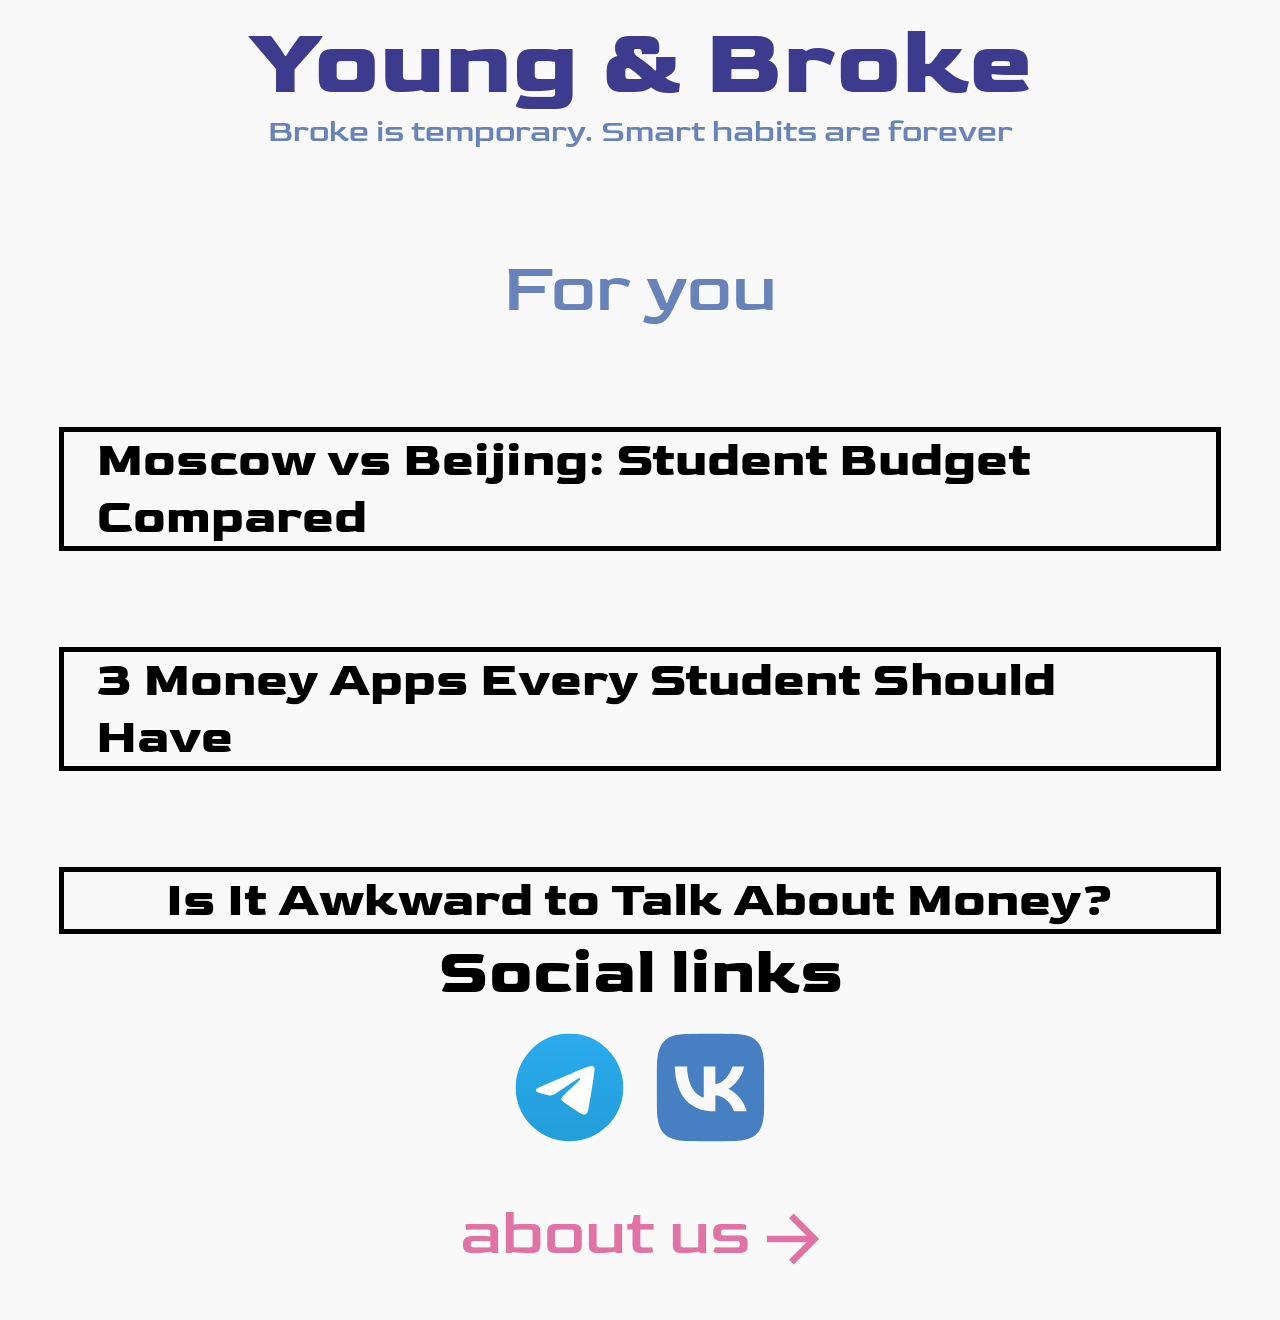
==== commit 73dfdcd0: "all reading" ====
--- a/index.html
+++ b/index.html
@@ -40,19 +40,23 @@
             <div class="social-links">
                 <h1>Social links</h1>
                 <div class="tg-vk">
-                    <svg width="77" height="77" viewBox="0 0 77 77" fill="none" xmlns="http://www.w3.org/2000/svg">
-                        <path d="M38.5 0C28.2915 0 18.492 4.05874 11.2793 11.2763C4.05918 18.4967 0.00206606 28.289 0 38.5C0 48.7067 4.06055 58.5062 11.2793 65.7237C18.492 72.9413 28.2915 77 38.5 77C48.7085 77 58.508 72.9413 65.7207 65.7237C72.9395 58.5062 77 48.7067 77 38.5C77 28.2933 72.9395 18.4938 65.7207 11.2763C58.508 4.05874 48.7085 0 38.5 0Z" fill="url(#paint0_linear_25007_33)"/>
-                        <path d="M17.4274 38.0934C28.6526 33.2039 36.136 29.9803 39.8778 28.4227C50.5735 23.9753 52.7933 23.2029 54.2431 23.1767C54.5619 23.1716 55.2717 23.2504 55.7349 23.6249C56.1199 23.9407 56.2282 24.3678 56.2824 24.6677C56.3305 24.9673 56.3967 25.6501 56.3425 26.1831C55.765 32.2709 53.2565 47.044 51.9812 53.8627C51.4458 56.7478 50.381 57.7152 49.3524 57.8096C47.1146 58.0153 45.4182 56.3322 43.2525 54.9131C39.8657 52.6915 37.9528 51.3091 34.6622 49.1417C30.8603 46.6368 33.3267 45.2598 35.4924 43.01C36.0578 42.421 45.9114 33.4608 46.0979 32.648C46.122 32.5464 46.146 32.1674 45.9175 31.9677C45.6949 31.7674 45.364 31.8359 45.1234 31.8901C44.7805 31.9671 39.3724 35.5452 28.8812 42.6238C27.3472 43.6789 25.9576 44.1932 24.7064 44.1662C23.3348 44.1367 20.6879 43.3889 18.7208 42.7501C16.3146 41.9662 14.3956 41.5518 14.564 40.2205C14.6482 39.5275 15.6047 38.8183 17.4274 38.0934Z" fill="white"/>
-                        <defs>
-                            <linearGradient id="paint0_linear_25007_33" x1="38.5" y1="0" x2="38.5" y2="77" gradientUnits="userSpaceOnUse">
-                                <stop stop-color="#2AABEE"/>
-                                <stop offset="1" stop-color="#229ED9"/>
-                            </linearGradient>
-                        </defs>
-                    </svg>
-                    <svg width="77" height="77" viewBox="0 0 77 77" fill="none" xmlns="http://www.w3.org/2000/svg">
-                        <path d="M30.4439 0.009625L32.7827 0H44.2172L46.5593 0.009625L49.4917 0.0417083L50.881 0.0641667L52.222 0.0994583L53.515 0.144375L54.7598 0.195708L55.9597 0.263083L57.1147 0.343292L58.2216 0.439542L59.29 0.545417C64.8725 1.17425 68.7 2.52175 71.5875 5.40925C74.475 8.29675 75.8225 12.1211 76.4514 17.7068L76.5605 18.7752L76.6535 19.8852L76.7337 21.0402L76.7979 22.237L76.8781 24.1235L76.9166 25.4389L76.9583 27.505L76.9872 30.4407L77 33.5848L76.9968 44.214L76.9872 46.5561L76.9551 49.4885L76.9326 50.8777L76.8973 52.2188L76.8524 53.5118L76.8011 54.7566L76.7337 55.9565L76.6535 57.1115L76.5572 58.2184L76.4514 59.2868C75.8225 64.8693 74.475 68.6968 71.5875 71.5843C68.7 74.4718 64.8757 75.8193 59.29 76.4482L58.2216 76.5572L57.1115 76.6503L55.9565 76.7305L54.7598 76.7947L52.8733 76.8749L51.5579 76.9134L49.4917 76.9551L46.5561 76.984L43.412 76.9968L32.7827 76.9936L30.4407 76.984L27.5083 76.9519L26.119 76.9294L24.778 76.8941L23.485 76.8492L22.2402 76.7979L21.0402 76.7305L19.8853 76.6503L18.7784 76.554L17.71 76.4482C12.1275 75.8193 8.29996 74.4718 5.41246 71.5843C2.52496 68.6968 1.17746 64.8725 0.548625 59.2868L0.439542 58.2184L0.3465 57.1083L0.266292 55.9533L0.202125 54.7566L0.121917 52.8701L0.0834167 51.5547L0.0417083 49.4885L0.0128333 46.5529L0 43.4087L0.00320833 32.7795L0.0128333 30.4375L0.0449167 27.505L0.067375 26.1158L0.102667 24.7747L0.147583 23.4818L0.198917 22.237L0.266292 21.037L0.3465 19.882L0.44275 18.7752L0.548625 17.7068C1.17746 12.1243 2.52496 8.29675 5.41246 5.40925C8.29996 2.52175 12.1243 1.17425 17.71 0.545417L18.7784 0.436333L19.8885 0.343292L21.0435 0.263083L22.2402 0.198917L24.1267 0.118708L25.4421 0.0802083L27.5083 0.0385L30.4439 0.009625ZM21.7846 23.4176H12.9938C13.4108 43.4376 23.4208 55.4689 40.9704 55.4689H41.965V44.0151C48.4138 44.6568 53.2904 49.373 55.2475 55.4689H64.3592C61.8567 46.3572 55.2796 41.3201 51.1729 39.3951C55.2796 37.021 61.0546 31.246 62.4342 23.4176H54.1567C52.36 29.7701 47.0342 35.5451 41.965 36.0905V23.4176H33.6875V45.6193C28.5542 44.336 22.0733 38.1118 21.7846 23.4176Z" fill="#4680C2"/>
-                    </svg>
+                    <a href="https://t.me/Hour_25">
+                        <svg width="77" height="77" viewBox="0 0 77 77" fill="none" xmlns="http://www.w3.org/2000/svg">
+                            <path d="M38.5 0C28.2915 0 18.492 4.05874 11.2793 11.2763C4.05918 18.4967 0.00206606 28.289 0 38.5C0 48.7067 4.06055 58.5062 11.2793 65.7237C18.492 72.9413 28.2915 77 38.5 77C48.7085 77 58.508 72.9413 65.7207 65.7237C72.9395 58.5062 77 48.7067 77 38.5C77 28.2933 72.9395 18.4938 65.7207 11.2763C58.508 4.05874 48.7085 0 38.5 0Z" fill="url(#paint0_linear_25007_33)"/>
+                            <path d="M17.4274 38.0934C28.6526 33.2039 36.136 29.9803 39.8778 28.4227C50.5735 23.9753 52.7933 23.2029 54.2431 23.1767C54.5619 23.1716 55.2717 23.2504 55.7349 23.6249C56.1199 23.9407 56.2282 24.3678 56.2824 24.6677C56.3305 24.9673 56.3967 25.6501 56.3425 26.1831C55.765 32.2709 53.2565 47.044 51.9812 53.8627C51.4458 56.7478 50.381 57.7152 49.3524 57.8096C47.1146 58.0153 45.4182 56.3322 43.2525 54.9131C39.8657 52.6915 37.9528 51.3091 34.6622 49.1417C30.8603 46.6368 33.3267 45.2598 35.4924 43.01C36.0578 42.421 45.9114 33.4608 46.0979 32.648C46.122 32.5464 46.146 32.1674 45.9175 31.9677C45.6949 31.7674 45.364 31.8359 45.1234 31.8901C44.7805 31.9671 39.3724 35.5452 28.8812 42.6238C27.3472 43.6789 25.9576 44.1932 24.7064 44.1662C23.3348 44.1367 20.6879 43.3889 18.7208 42.7501C16.3146 41.9662 14.3956 41.5518 14.564 40.2205C14.6482 39.5275 15.6047 38.8183 17.4274 38.0934Z" fill="white"/>
+                            <defs>
+                                <linearGradient id="paint0_linear_25007_33" x1="38.5" y1="0" x2="38.5" y2="77" gradientUnits="userSpaceOnUse">
+                                    <stop stop-color="#2AABEE"/>
+                                    <stop offset="1" stop-color="#229ED9"/>
+                                </linearGradient>
+                            </defs>
+                        </svg>
+                    </a>
+                    <a href="https://vk.ru/headhunter">
+                        <svg width="77" height="77" viewBox="0 0 77 77" fill="none" xmlns="http://www.w3.org/2000/svg">
+                            <path d="M30.4439 0.009625L32.7827 0H44.2172L46.5593 0.009625L49.4917 0.0417083L50.881 0.0641667L52.222 0.0994583L53.515 0.144375L54.7598 0.195708L55.9597 0.263083L57.1147 0.343292L58.2216 0.439542L59.29 0.545417C64.8725 1.17425 68.7 2.52175 71.5875 5.40925C74.475 8.29675 75.8225 12.1211 76.4514 17.7068L76.5605 18.7752L76.6535 19.8852L76.7337 21.0402L76.7979 22.237L76.8781 24.1235L76.9166 25.4389L76.9583 27.505L76.9872 30.4407L77 33.5848L76.9968 44.214L76.9872 46.5561L76.9551 49.4885L76.9326 50.8777L76.8973 52.2188L76.8524 53.5118L76.8011 54.7566L76.7337 55.9565L76.6535 57.1115L76.5572 58.2184L76.4514 59.2868C75.8225 64.8693 74.475 68.6968 71.5875 71.5843C68.7 74.4718 64.8757 75.8193 59.29 76.4482L58.2216 76.5572L57.1115 76.6503L55.9565 76.7305L54.7598 76.7947L52.8733 76.8749L51.5579 76.9134L49.4917 76.9551L46.5561 76.984L43.412 76.9968L32.7827 76.9936L30.4407 76.984L27.5083 76.9519L26.119 76.9294L24.778 76.8941L23.485 76.8492L22.2402 76.7979L21.0402 76.7305L19.8853 76.6503L18.7784 76.554L17.71 76.4482C12.1275 75.8193 8.29996 74.4718 5.41246 71.5843C2.52496 68.6968 1.17746 64.8725 0.548625 59.2868L0.439542 58.2184L0.3465 57.1083L0.266292 55.9533L0.202125 54.7566L0.121917 52.8701L0.0834167 51.5547L0.0417083 49.4885L0.0128333 46.5529L0 43.4087L0.00320833 32.7795L0.0128333 30.4375L0.0449167 27.505L0.067375 26.1158L0.102667 24.7747L0.147583 23.4818L0.198917 22.237L0.266292 21.037L0.3465 19.882L0.44275 18.7752L0.548625 17.7068C1.17746 12.1243 2.52496 8.29675 5.41246 5.40925C8.29996 2.52175 12.1243 1.17425 17.71 0.545417L18.7784 0.436333L19.8885 0.343292L21.0435 0.263083L22.2402 0.198917L24.1267 0.118708L25.4421 0.0802083L27.5083 0.0385L30.4439 0.009625ZM21.7846 23.4176H12.9938C13.4108 43.4376 23.4208 55.4689 40.9704 55.4689H41.965V44.0151C48.4138 44.6568 53.2904 49.373 55.2475 55.4689H64.3592C61.8567 46.3572 55.2796 41.3201 51.1729 39.3951C55.2796 37.021 61.0546 31.246 62.4342 23.4176H54.1567C52.36 29.7701 47.0342 35.5451 41.965 36.0905V23.4176H33.6875V45.6193C28.5542 44.336 22.0733 38.1118 21.7846 23.4176Z" fill="#4680C2"/>
+                        </svg>
+                    </a>
                 </div>
             </div>
             <a href="./about.html" class="about-us">about us
@@ -68,6 +72,11 @@
         <i class="author">By Lolita A., Co-Founder of Young & Broke</i>
         <i class="date">Date: 24.04.2026</i>
 
+        <div class="text-block">
+            <p class="main-text">So, you’re thinking about studying abroad? Or maybe you’re just curious how your daily struggle for a cheap lunch compares to someone on the other side of the globe. We at Young & Broke decided to put two powerhouse capitals — Moscow and Beijing — head-to-head. Which city is kinder to your wallet?</p>
+            <p class="main-text">Spoiler: both are expensive for students, but in very different ways.</p>
+            <p class="main-text">Let’s break it down — rent, food, transport, and the fun stuff.</p>
+        </div>
 
         <div class="text-block">
             <h2 class="main-title">1. Accommodation: The Biggest Killer</h2>
@@ -201,8 +210,173 @@
         </div>
 
     </div>
-
-
+    <div class="second-block active" id="second-block">
+        <h1 class="main-title">3 Money Apps Every Student Should Have (Russia Edition)</h1>
+        <i class="author">By Veronika K., Co-Founder of Young & Broke</i>
+        <i class="date">Date: 24.04.2026</i>
+
+        <div class="text-block">
+            <p class="main-text">Let's be honest — university life in Russia is expensive. Between rent, groceries, transport, and the occasional night out, tracking where your money disappears can feel like a part-time job. The good news? Your phone can actually help.</p>
+            <p class="main-text">We searched for budgeting apps that work smoothly in Russia right now, are student-friendly (read: free or cheap), and don't require a foreign bank account. Here are our top three picks for 2026.</p>
+        </div>
+
+        <div class="text-block">
+            <h2 class="main-title">1. Monefy — The Minimalist <br> Tracker <img src="./img/unnamedasaa.png" alt=""></h2>
+            <p class="main-text">Best for: Students who value speed, privacy, and simplicity.</p>
+            <p class="main-text">Why we picked it:</p>
+            <p class="main-text">Not everyone wants an app digging through their bank statements. Monefy takes a refreshingly low-tech approach: you manually log every expense by tapping a colorful icon — food, transport, entertainment, whatever. The whole process takes about three seconds and works perfectly with Russian cards.</p>
+            <p class="main-text">The home screen is a clean pie chart showing exactly where your money went. There are no menus buried inside menus, no AI assistant asking how you feel about your spending — just raw numbers, clearly displayed. Hi-Tech Mail recently included Monefy in their top finance apps ranking, praising its minimalistic interface and fast widget-based entry .</p>
+            <p class="main-text">What makes Monefy particularly great for Russian students: it supports multiple currencies and has a full Russian-language interface — useful if you're comparing costs between Moscow and Beijing or just prefer tracking finances in your native language .</p>
+            <p class="main-text">Pricing: The base app is free. A one-time purchase unlocks unlimited categories — no monthly subscription draining your scholarship. For students tired of yet another recurring charge, that's gold.</p>
+            <p class="main-text">The catch? Manual entry requires discipline. If you forget to log that shawarma after classes, those rubles vanish from your budget forever.</p>
+            <p class="main-text">Available on: iOS, Android</p>
+        </div>
+
+        <div class="text-block">
+            <h2 class="main-title">2. Zen-Money — The <br> Autopilot <img style="transform: scale(.3) translate(31rem, -31rem)" src="./img/bb4064c04bc62e3424062b974e6cd895(2).png"></h2>
+            <p class="main-text">Best for: Students who want everything automated and hate manual input.</p>
+            <p class="main-text">Why we picked it:</p>
+            <p class="main-text">Zen-Money is the undisputed leader for personal finance in Russia. The app automatically syncs transactions from over 50 Russian banks and payment systems, including Sber, T-Bank, Alfa-Bank, VTB, and YuMoney . Instead of typing every expense by hand, you just watch as the app categorizes your transactions intelligently — coffee shop visits go to "Food," metro rides to "Transport," and so on.</p>
+            <p class="main-text">The killer feature in 2026 is the AI-powered spending forecast: the app predicts overspending before it happens and suggests adjustments to your financial plan . For students living on a fixed scholarship amount, that's incredibly useful.</p>
+            <p class="main-text">Zen-Money also handles family budget sharing, financial goal setting, and debt tracking. It generates clean reports — daily, weekly, by category — that make your spending patterns painfully obvious (in a good way).</p>
+            <p class="main-text">Pricing: The basic version is free and covers the core functionality most students need. Premium features require a subscription, but start with the free tier and upgrade only if you need advanced reports .</p>
+            <p class="main-text">The catch? Occasional syncing delays after banks update their APIs — not the app's fault, but it can be annoying. Also, you need to trust the app with access to your bank data, which isn't for everyone.</p>
+            <p class="main-text">Available on: iOS, Android, Web</p>
+        </div>
+
+        <div class="text-block">
+            <h2 class="main-title" style="margin-bottom: 2rem">3. CoinKeeper — The <br> Gamified Budgeter <img style="transform: scale(.23) translate(52rem, -49.64rem)" src="./img/unnamed.png" alt=""></h2>
+            <p class="main-text">Best for: Students who find budgeting boring and need motivation.</p>
+            <p class="main-text">Why we picked it:</p>
+            <p class="main-text">CoinKeeper turns money management into something that actually feels rewarding. Instead of dull spreadsheets, you get colorful circular diagrams and bright icons representing each spending category . Setting limits gives you a clear visual: the icon "drains" as you spend, and turns red when you're over budget — immediate, guilt-inducing feedback that actually works.</p>
+            <p class="main-text">The app automatically imports bank statements (supporting major Russian banks), helps you manage subscriptions and recurring payments, and offers a family budget mode with different roles — useful if you're sharing expenses with a roommate or partner .</p>
+            <p class="main-text">For students, CoinKeeper's strength is making budget tracking feel less like homework. The gamification element keeps you engaged long after the initial "I should save money" motivation fades.</p>
+            <p class="main-text">Pricing: Free basic version available. Premium tiers unlock unlimited categories, extended statistics, and advanced spending limits .</p>
+            <p class="main-text">The catch? The playful design isn't for everyone — some users prefer a more "serious" financial look. Also, advanced features sit behind a paywall, which might sting on a tight budget.</p>
+            <p class="main-text">Available on: iOS, Android</p>
+        </div>
+
+        <div class="text-block">
+            <h2 class="main-title">Quick Comparison Table</h2>
+        </div>
+
+        <div class="table">
+            <div class="headers">
+                <h3 class="table-col-title">Feature</h3>
+                <h3 class="table-col-title">Monefy</h3>
+                <h3 class="table-col-title">(Zen-Money)</h3>
+                <h3 class="table-col-title">CoinKeeper</h3>
+            </div>
+            <div class="bodies">
+                <div class="table-row">
+                    <p class="row-info">Works in Russia</p>
+                    <p class="row-info"><svg width="10" height="10" viewBox="0 0 100 100" fill="none" xmlns="http://www.w3.org/2000/svg">
+                        <path d="M39.7917 75L16.0417 51.25L21.9792 45.3125L39.7917 63.125L78.0209 24.8959L83.9584 30.8334L39.7917 75Z" fill="black"/>
+                    </svg>
+                        Yes, Russian language</p>
+                    <p class="row-info"><svg width="10" height="10" viewBox="0 0 100 100" fill="none" xmlns="http://www.w3.org/2000/svg">
+                        <path d="M39.7917 75L16.0417 51.25L21.9792 45.3125L39.7917 63.125L78.0209 24.8959L83.9584 30.8334L39.7917 75Z" fill="black"/>
+                    </svg>
+                        Yes, 50+ Russian banks</p>
+                    <p class="row-info"><svg width="10" height="10" viewBox="0 0 100 100" fill="none" xmlns="http://www.w3.org/2000/svg">
+                        <path d="M39.7917 75L16.0417 51.25L21.9792 45.3125L39.7917 63.125L78.0209 24.8959L83.9584 30.8334L39.7917 75Z" fill="black"/>
+                    </svg>
+                        Yes, Russian banks</p>
+                </div>
+                <div class="table-row">
+                    <p class="row-info">Bank sync (auto-import)</p>
+                    <p class="row-info"><svg width="10" height="10" viewBox="0 0 100 100" fill="none" xmlns="http://www.w3.org/2000/svg">
+                        <path d="M76.4999 82.4167L49.9999 55.875L23.4999 82.4167L17.5833 76.5001L44.1249 50L17.5833 23.5L23.4999 17.5834L49.9999 44.125L76.4999 17.625L82.3749 23.5L55.8749 50L82.3749 76.5001L76.4999 82.4167Z" fill="black"/>
+                    </svg>
+                        No (manual only)</p>
+                    <p class="row-info"><svg width="10" height="10" viewBox="0 0 100 100" fill="none" xmlns="http://www.w3.org/2000/svg">
+                        <path d="M39.7917 75L16.0417 51.25L21.9792 45.3125L39.7917 63.125L78.0209 24.8959L83.9584 30.8334L39.7917 75Z" fill="black"/>
+                    </svg>
+                        Yes</p>
+                    <p class="row-info"><svg width="10" height="10" viewBox="0 0 100 100" fill="none" xmlns="http://www.w3.org/2000/svg">
+                        <path d="M39.7917 75L16.0417 51.25L21.9792 45.3125L39.7917 63.125L78.0209 24.8959L83.9584 30.8334L39.7917 75Z" fill="black"/>
+                    </svg>
+                        Yes</p>
+                </div>
+                <div class="table-row">
+                    <p class="row-info">Cost for students</p>
+                    <p class="row-info">Free (one-time purchase for pro)</p>
+                    <p class="row-info">Free basic tier</p>
+                    <p class="row-info">Free basic tier</p>
+                </div>
+                <div class="table-row">
+                    <p class="row-info">Russian language interface</p>
+                    <p class="row-info"><svg width="10" height="10" viewBox="0 0 100 100" fill="none" xmlns="http://www.w3.org/2000/svg">
+                        <path d="M39.7917 75L16.0417 51.25L21.9792 45.3125L39.7917 63.125L78.0209 24.8959L83.9584 30.8334L39.7917 75Z" fill="black"/>
+                    </svg>
+                        Yes</p>
+                    <p class="row-info"><svg width="10" height="10" viewBox="0 0 100 100" fill="none" xmlns="http://www.w3.org/2000/svg">
+                        <path d="M39.7917 75L16.0417 51.25L21.9792 45.3125L39.7917 63.125L78.0209 24.8959L83.9584 30.8334L39.7917 75Z" fill="black"/>
+                    </svg>
+                        Yes</p>
+                    <p class="row-info"><svg width="10" height="10" viewBox="0 0 100 100" fill="none" xmlns="http://www.w3.org/2000/svg">
+                        <path d="M39.7917 75L16.0417 51.25L21.9792 45.3125L39.7917 63.125L78.0209 24.8959L83.9584 30.8334L39.7917 75Z" fill="black"/>
+                    </svg>
+                        Yes</p>
+                </div>
+                <div class="table-row">
+                    <p class="row-info">Best for</p>
+                    <p class="row-info">Privacy &amp; speed</p>
+                    <p class="row-info">Full automation</p>
+                    <p class="row-info">Motivation &amp; habits</p>
+                </div>
+            </div>
+        </div>
+        <div class="text-block">
+            <h2 class="main-title">Our Honest Recommendation for Russian Students</h2>
+            <p class="main-text">Download Monefy if you're privacy-conscious or want something that works in five seconds flat. No bank access needed, and the one-time payment model is perfect for students.</p>
+            <p class="main-text">Download Zen-Money if you want the most powerful, Russia-focused auto-tracker. The AI forecasting and wide bank support make it genuinely useful for long-term financial awareness.</p>
+            <p class="main-text">Download CoinKeeper if you've tried budgeting before and got bored. The gamification might just keep you hooked long enough to build real habits.</p>
+            <p class="main-text">Or honestly? Try all three — Monefy, Zen-Money, and CoinKeeper all offer free versions. Spend a few days with each and see which interface you actually open without being reminded. The best money app is the one you'll use every day .</p>
+        </div>
+        <div class="text-block">
+            <h2 class="main-title">What's on Your Phone?</h2>
+            <p class="main-text">We shared our picks. Now we want yours! Drop a comment on our VK or Telegram — what money app do you actually use in Russia? Any hidden gems we missed? Your recommendation might appear in a follow-up article.</p>
+            <p class="main-text">Stay broke. Stay smart. — Young & Broke Team</p>
+        </div>
+
+
+    </div>
+    <div class="third-block active" id="third-block">
+        <h1 class="main-title">Is It Awkward to Talk About Money?</h1>
+        <i class="author">By Lolita A. & Veronika K., Co-Founders of Young & Broke</i>
+        <i class="date">Date: 24.04.2026</i>
+
+        <div class="text-block">
+            <p class="main-text"><strong>Lolita:</strong> Hello everyone! Today we want to discuss an interesting question: Is it awkward to talk about money? We are students of the Faculty of Foreign Languages at MPGU, and money is something that affects students a lot — from daily expenses to future career plans. I’m Lolita.</p>
+            <p class="main-text"><strong>Veronika:</strong> And I’m Veronika. Today we are interviewing our classmate Vera to hear her opinion on this topic.</p>
+            <p class="main-text"><strong>Vera:</strong> Hello! I’m happy to be here and share my thoughts.</p>
+            <p class="main-text"><strong>Lolita:</strong> So, Vera, let’s start with a simple question: Do you think talking about money is awkward?</p>
+            <p class="main-text"><strong>Vera:</strong> I think it depends on the situation. In some cases, talking about money is completely normal — for example, discussing prices, budgeting, or salary expectations. But in personal conversations, especially about how much someone earns or spends, it can feel uncomfortable.</p>
+            <p class="main-text"><strong>Veronika:</strong> Why do you think people feel uncomfortable?</p>
+            <p class="main-text"><strong>Vera:</strong> Probably because money is connected with personal success, social status, and sometimes even self-esteem. People may be afraid of judgment — either because they have too little money or because they have more than others.</p>
+            <p class="main-text"><strong>Lolita:</strong> As students, we often have limited budgets. Do students talk openly about money?</p>
+            <p class="main-text"><strong>Vera:</strong> Actually, yes — but mostly in a casual way. For example, we discuss food prices, transportation, discounts, or how expensive textbooks are. Sometimes we talk about part-time jobs too.</p>
+            <p class="main-text"><strong>Veronika:</strong> Do you think students compare themselves financially?</p>
+            <p class="main-text"><strong>Vera:</strong> Sometimes. For example, when one student can travel often, buy expensive clothes, or go out regularly, others may compare their own situation. But usually people don’t speak about it directly.</p>
+            <p class="main-text"><strong>Lolita:</strong> Do you personally find it easy to discuss money with friends?</p>
+            <p class="main-text"><strong>Vera:</strong> With close friends — yes. I can talk about saving money, spending habits, or financial worries. But with people I don’t know well, I prefer not to discuss personal finances.</p>
+            <p class="main-text"><strong>Veronika:</strong> What about family? Is it easier to talk about money with family members?</p>
+            <p class="main-text"><strong>Vera:</strong> Usually yes, because family often discusses practical things — bills, shopping, education, and future plans. But even in families, money can become a sensitive topic if there are financial problems.</p>
+            <p class="main-text"><strong>Lolita:</strong> Do you think culture influences how people talk about money?</p>
+            <p class="main-text"><strong>Vera:</strong> Definitely. In some cultures, discussing salary and finances openly is normal. In others, it’s considered rude or too personal. I think in Russia people are often careful about these conversations.</p>
+            <p class="main-text"><strong>Veronika:</strong> As students of foreign languages, we will soon start our professional careers. Do you think it’s important to talk openly about salary?</p>
+            <p class="main-text"><strong>Vera:</strong> Yes, I do. Salary discussions are important because they help people understand their value in the job market. If no one talks about money, it’s easier for employers to underpay workers.</p>
+            <p class="main-text"><strong>Lolita:</strong> Would you feel comfortable negotiating your salary in the future?</p>
+            <p class="main-text"><strong>Vera:</strong> At first, maybe I’d feel nervous. But I understand that it’s a professional conversation, not something embarrassing. I think it’s an important skill to learn.</p>
+            <p class="main-text"><strong>Veronika:</strong> That’s a very interesting point. Maybe money feels awkward to discuss only because society teaches us to treat it as a taboo subject.</p>
+            <p class="main-text"><strong>Lolita:</strong> Yes, and open conversations about money can actually help people make better decisions and feel less stressed.</p>
+            <p class="main-text"><strong>Vera:</strong> I agree. Talking about money respectfully and honestly can be useful, not awkward.</p>
+            <p class="main-text"><strong>Lolita:</strong> Thank you, Vera, for sharing your opinion.</p>
+            <p class="main-text"><strong>Veronika:</strong> And thank you for listening!</p>
+            <p class="main-text"><strong>All together:</strong> Goodbye!</p>
+        </div>
+    </div>
 
 
 
--- a/style.css
+++ b/style.css
@@ -161,7 +161,7 @@
                 display: flex;
                 justify-content: center;
                 align-items: center;
-                gap: 1rem;
+                gap: 4rem;
             }
         }
 
@@ -211,6 +211,13 @@
     .main-title {
         font-size: 2.5rem;
         margin-right: 1rem;
+        position: relative;
+
+        img {
+            position: absolute;
+            top: 0;
+            right: 0;
+        }
     }
     .main-text {
         margin-top: 1rem;
@@ -293,30 +300,82 @@
                 width: 25%;
                 height: 4rem;
                 background: var(--background);
+                color: black;
+                z-index: 50;
+
+                svg {
+                    transform: scale(3.1) translateX(-.2rem);
+                    display: inline-block;
+                }
             }
         }
     }
 
 }
 
-
-
-
-
-
-
-
-
-
-
-
-
-
-
-
-
-
-
-
-
-
+.second-block {
+    &.active {
+        display: none;
+    }
+    z-index: 10;
+    position: absolute;
+    top: 0;
+    left: 0;
+    padding-bottom: 4rem;
+    margin-top: 10rem;
+    .main-title {
+        margin-left: 3rem;
+        font-size: 3rem;
+    }
+    .author, .date {
+        display: block;
+        margin-top: 1rem;
+        text-align: start;
+        margin-left: 3rem;
+        margin-right: 1rem;
+        font-size: 2rem;
+    }
+
+}
+
+.third-block {
+    &.active {
+        display: none;
+    }
+    z-index: 10;
+    position: absolute;
+    top: 0;
+    left: 0;
+    padding-bottom: 4rem;
+    margin-top: 10rem;
+    .main-title {
+        margin-left: 3rem;
+        font-size: 3rem;
+    }
+    .author, .date {
+        display: block;
+        margin-top: 1rem;
+        text-align: start;
+        margin-left: 3rem;
+        margin-right: 1rem;
+        font-size: 2rem;
+    }
+}
+
+
+
+
+
+
+
+
+
+
+
+
+
+
+
+
+
+
